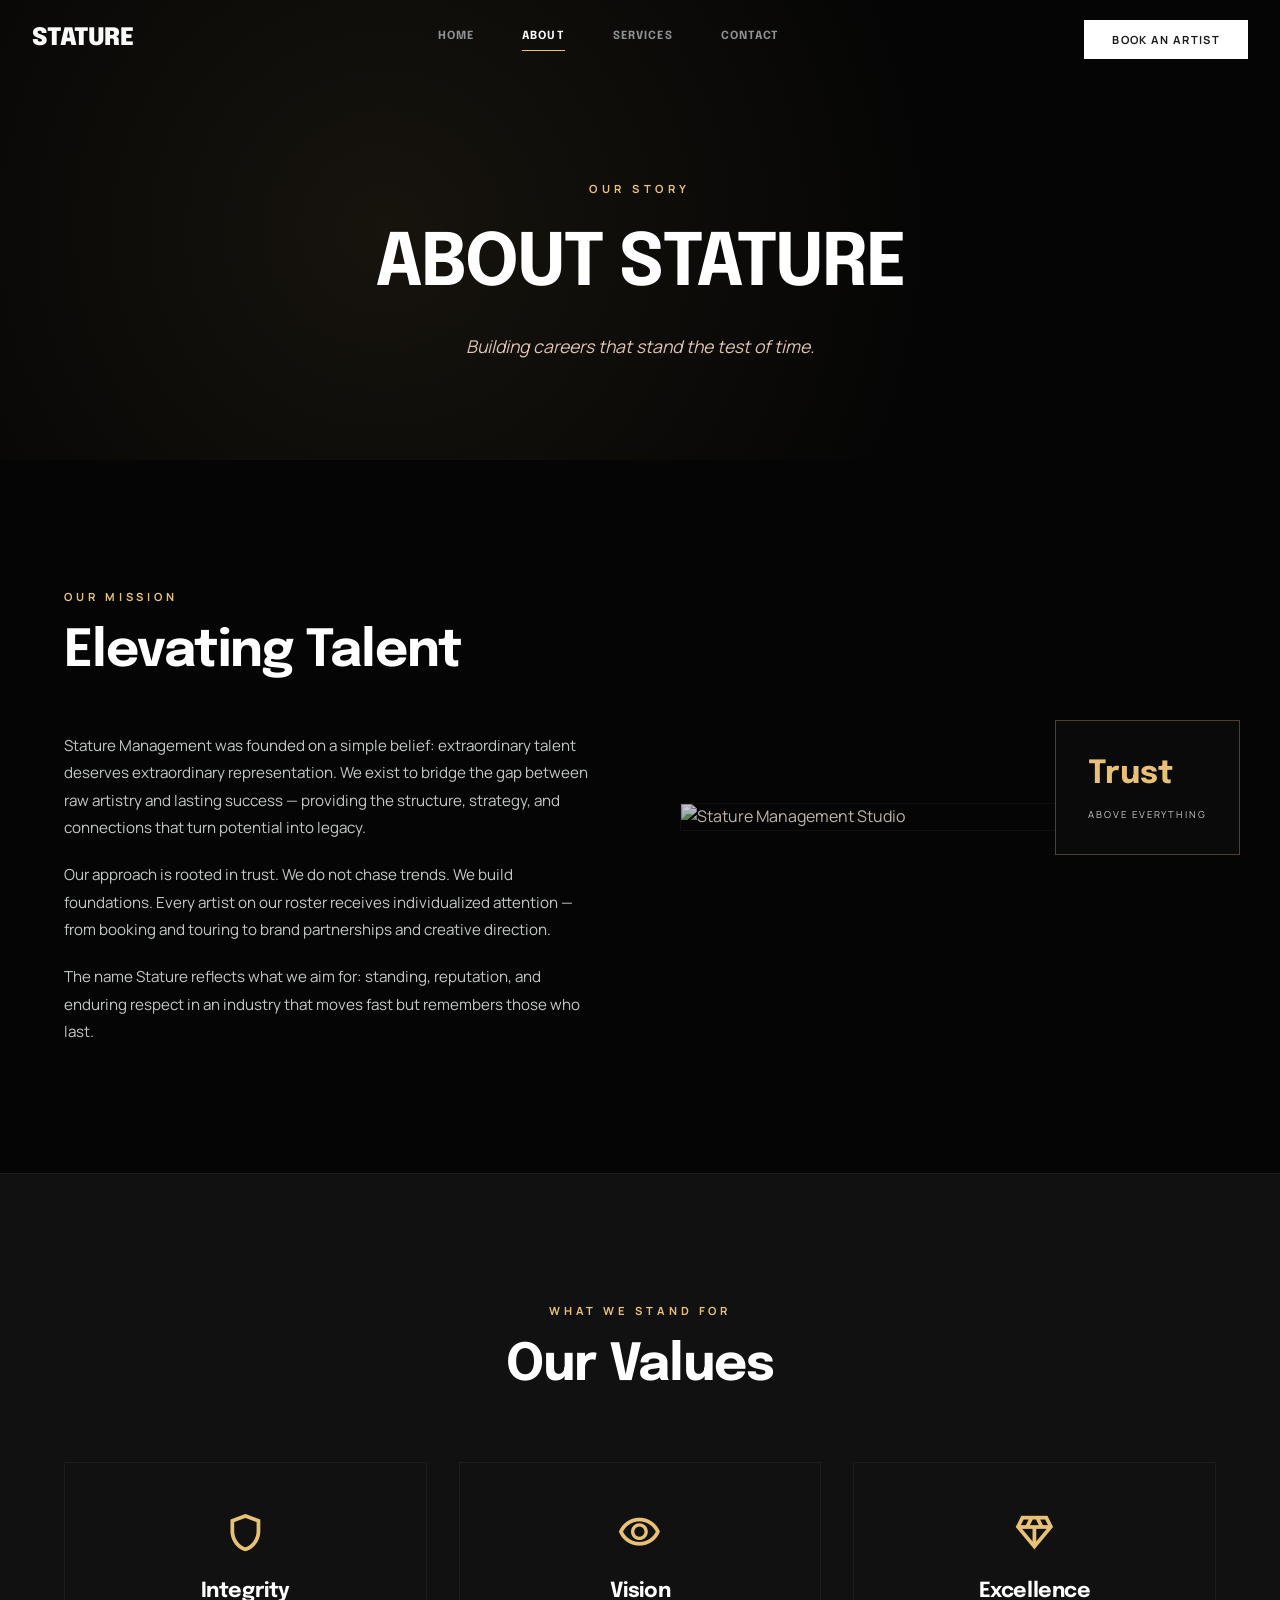
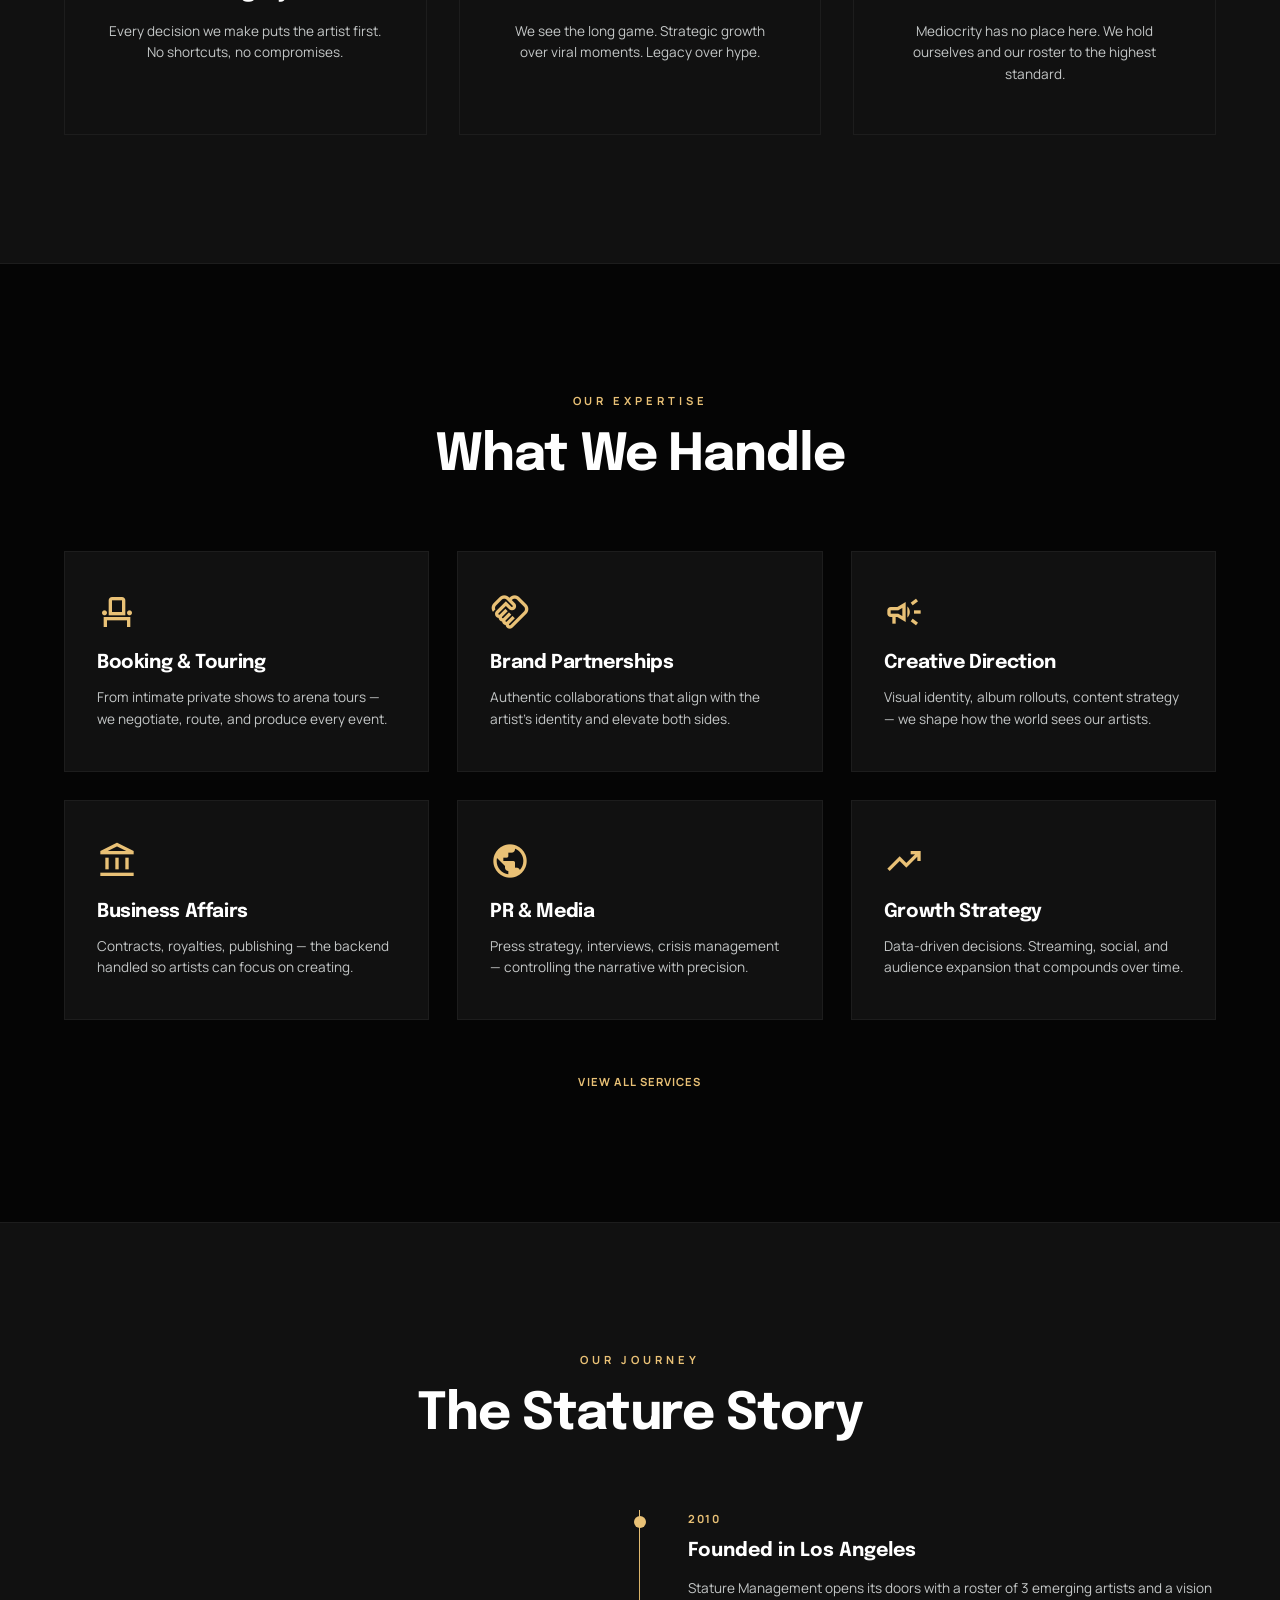
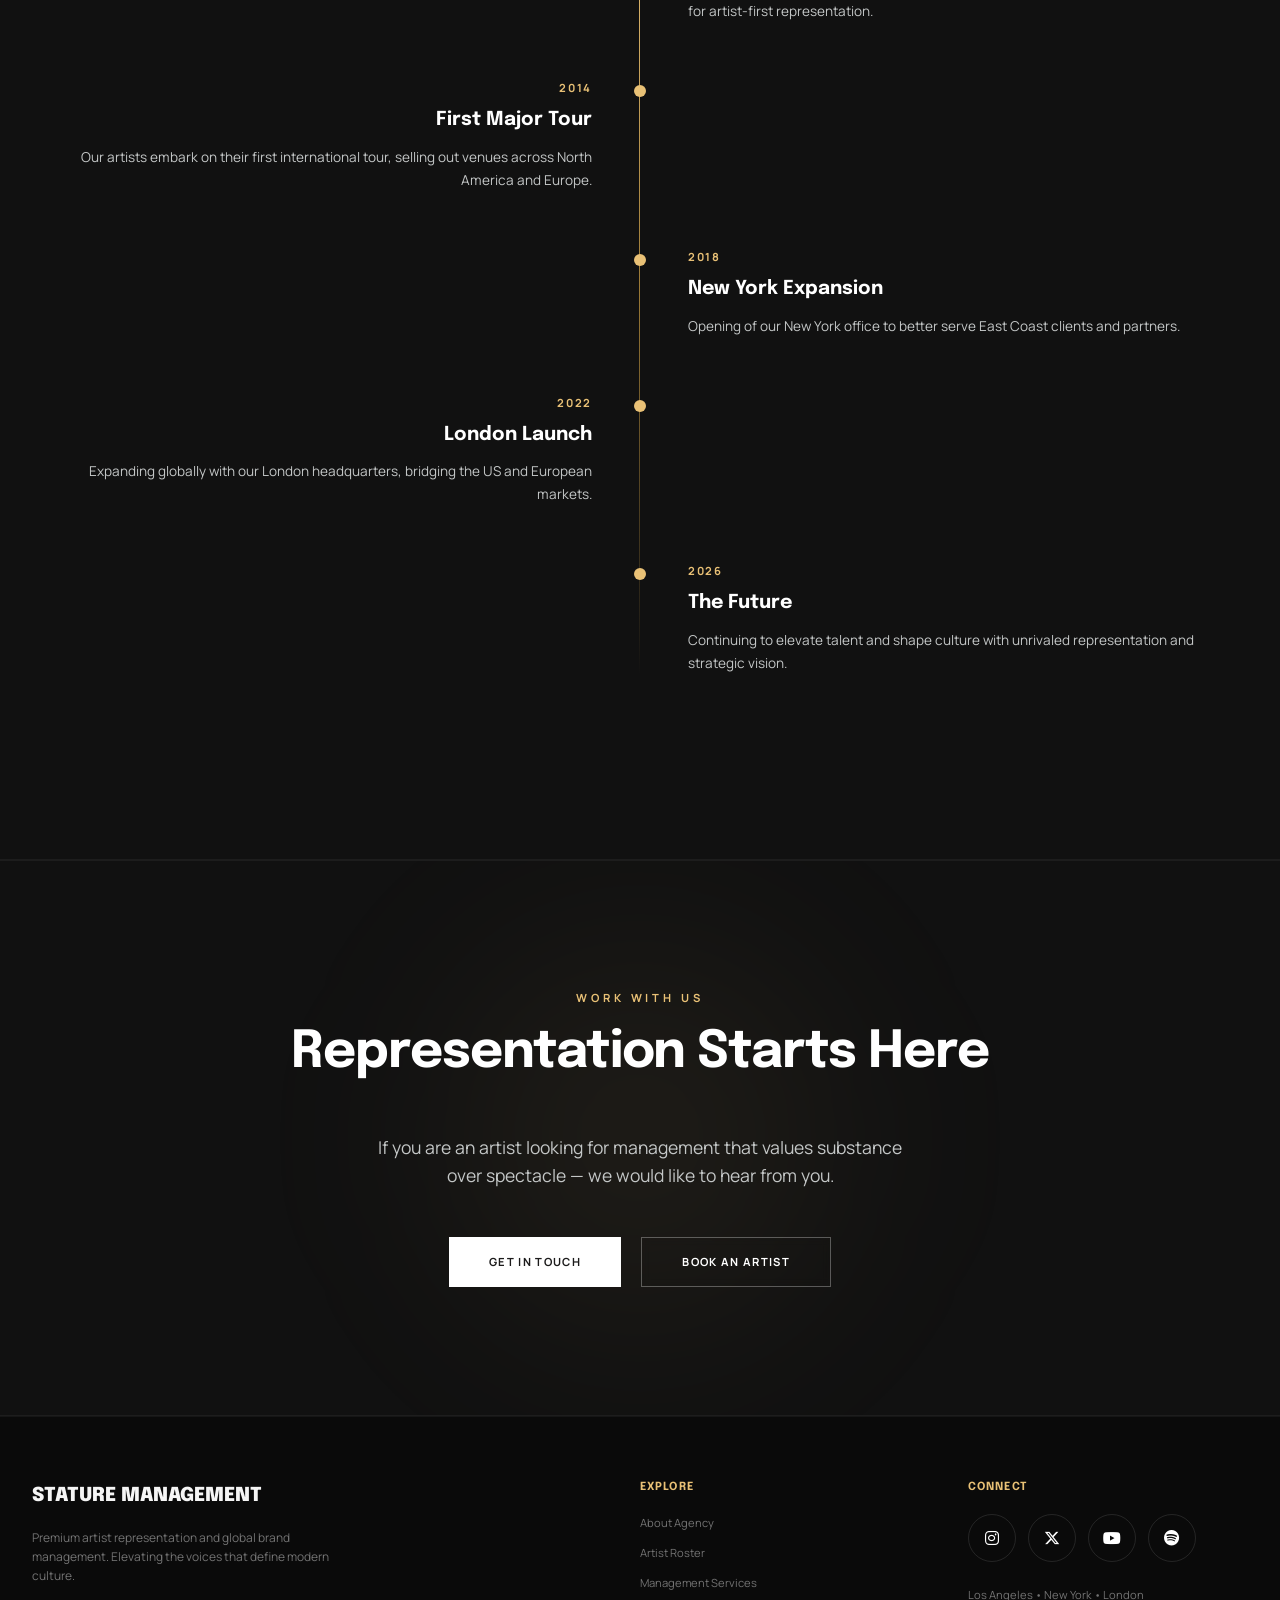
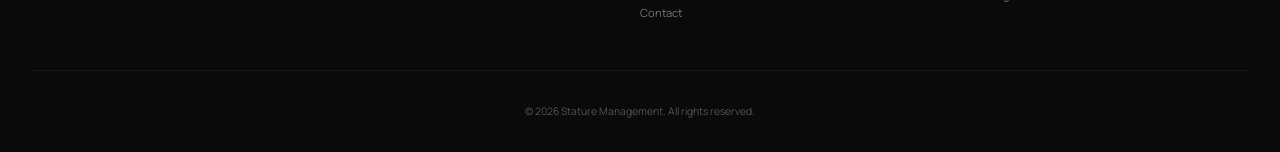
==== about.html @ 459a0c40 "first commit - Stature Management website" ====
<!DOCTYPE html>
<html lang="en">

<head>
    <meta charset="UTF-8">
    <meta name="viewport" content="width=device-width, initial-scale=1.0">
    <meta name="description"
        content="About Stature Management — Artist management, booking, and brand partnerships built on trust and excellence.">
    <title>About — Stature Management</title>

    <!-- Fonts -->
    <link rel="preconnect" href="https://fonts.googleapis.com">
    <link rel="preconnect" href="https://fonts.gstatic.com" crossorigin>
    <link
        href="https://fonts.googleapis.com/css2?family=Epilogue:wght@400;500;600;700;800;900&family=Manrope:wght@300;400;500;600;700&display=swap"
        rel="stylesheet">

    <!-- Material Symbols -->
    <link rel="stylesheet"
        href="https://fonts.googleapis.com/css2?family=Material+Symbols+Outlined:wght,FILL@100..700,0..1&display=swap">

    <!-- Font Awesome 6 -->
    <link rel="stylesheet" href="https://cdnjs.cloudflare.com/ajax/libs/font-awesome/6.5.1/css/all.min.css">

    <!-- Custom Styles -->
    <link rel="stylesheet" href="css/style.css">
</head>

<body class="font-body antialiased overflow-x-hidden">

    <!-- ============== MOBILE OVERLAY ============== -->
    <div id="mobile-overlay"></div>

    <!-- ============== MOBILE MENU ============== -->
    <div id="mobile-menu">
        <div style="display: flex; justify-content: space-between; align-items: center; margin-bottom: 48px;">
            <span
                style="font-family: 'Epilogue', sans-serif; font-size: 1.2rem; font-weight: 900; text-transform: uppercase; color: #fafafa;">Menu</span>
            <button id="close-menu-btn"
                style="background: none; border: none; color: #8e9192; cursor: pointer; padding: 4px;">
                <span class="material-symbols-outlined" style="font-size: 1.8rem;">close</span>
            </button>
        </div>
        <nav style="display: flex; flex-direction: column; gap: 8px;">
            <a href="index.html" class="mobile-nav-link">Home</a>
            <a href="about.html" class="mobile-nav-link active">About</a>
            <a href="services.html" class="mobile-nav-link">Services</a>
            <a href="contact.html" class="mobile-nav-link">Contact</a>
        </nav>
        <div style="margin-top: auto; padding-top: 32px; border-top: 1px solid rgba(255,255,255,0.08);">
            <button onclick="bookArtist('')" class="nav-cta" style="width: 100%; text-align: center;">Book an
                Artist</button>
        </div>
    </div>

    <!-- ============== NAVBAR ============== -->
    <header id="navbar">
        <div class="nav-container">
            <a href="index.html" class="logo">Stature</a>
            <nav class="desktop-nav">
                <a href="index.html" class="nav-link">Home</a>
                <a href="about.html" class="nav-link active">About</a>
                <a href="services.html" class="nav-link">Services</a>
                <a href="contact.html" class="nav-link">Contact</a>
            </nav>
            <div class="nav-cta-wrapper">
                <button onclick="bookArtist('')" class="nav-cta">Book an Artist</button>
            </div>
            <button id="hamburger-btn" class="hamburger-btn">
                <span class="material-symbols-outlined">menu</span>
            </button>
        </div>
    </header>

    <style>
        #navbar {
            position: fixed;
            top: 0;
            left: 0;
            right: 0;
            z-index: 1000;
            transition: all 0.4s cubic-bezier(0.4, 0, 0.2, 1);
            border-bottom: 1px solid transparent;
        }

        #navbar.scrolled {
            background: rgba(5, 5, 5, 0.95);
            backdrop-filter: blur(12px);
            border-bottom-color: rgba(233, 193, 118, 0.15);
        }

        .nav-container {
            display: flex;
            justify-content: space-between;
            align-items: center;
            max-width: 1600px;
            margin: 0 auto;
            padding: 20px 32px;
        }

        .logo {
            font-family: 'Epilogue', sans-serif;
            font-size: 1.5rem;
            font-weight: 900;
            text-transform: uppercase;
            color: #fafafa;
            letter-spacing: -0.03em;
            text-decoration: none;
        }

        .desktop-nav {
            display: none;
            align-items: center;
            gap: 48px;
        }

        .nav-link {
            font-family: 'Epilogue', sans-serif;
            text-transform: uppercase;
            letter-spacing: 0.1em;
            font-size: 0.7rem;
            font-weight: 700;
            color: #8e9192;
            transition: color 0.3s ease;
            text-decoration: none;
            padding-bottom: 4px;
            border-bottom: 1px solid transparent;
        }

        .nav-link:hover {
            color: #ffdea5;
        }

        .nav-link.active {
            color: #fafafa;
            border-bottom-color: #e9c176;
        }

        .nav-cta-wrapper {
            display: none;
        }

        .nav-cta {
            background: #ffffff;
            color: #1c1b1b;
            padding: 12px 28px;
            font-family: 'Manrope', sans-serif;
            text-transform: uppercase;
            letter-spacing: 0.12em;
            font-size: 0.7rem;
            font-weight: 700;
            transition: all 0.2s ease;
            cursor: pointer;
            border: none;
        }

        .nav-cta:hover {
            background: #e9c176;
            transform: scale(0.98);
        }

        .hamburger-btn {
            background: none;
            border: none;
            color: #fafafa;
            cursor: pointer;
            padding: 8px;
        }

        .hamburger-btn .material-symbols-outlined {
            font-size: 2rem;
        }

        @media (min-width: 1024px) {
            .desktop-nav {
                display: flex;
            }

            .nav-cta-wrapper {
                display: block;
            }

            .hamburger-btn {
                display: none;
            }
        }
    </style>

    <main>
        <!-- ============== PAGE HERO ============== -->
        <section class="page-hero">
            <div class="page-hero-bg"></div>
            <div class="page-hero-content">
                <span class="hero-label">Our Story</span>
                <h1 class="page-hero-title">About Stature</h1>
                <p class="page-hero-subtitle">Building careers that stand the test of time.</p>
            </div>
        </section>

        <style>
            .page-hero {
                position: relative;
                padding: 180px 24px 100px;
                text-align: center;
                overflow: hidden;
            }

            .page-hero-bg {
                position: absolute;
                inset: 0;
                background: radial-gradient(circle at 30% 50%, rgba(233, 193, 118, 0.08) 0%, transparent 60%);
                z-index: 0;
            }

            .page-hero-content {
                position: relative;
                z-index: 2;
                max-width: 800px;
                margin: 0 auto;
            }

            .page-hero-title {
                font-family: 'Epilogue', sans-serif;
                font-size: clamp(2.5rem, 6vw, 4.5rem);
                font-weight: 700;
                color: #fff;
                text-transform: uppercase;
                letter-spacing: -0.03em;
                margin-bottom: 24px;
            }

            .page-hero-subtitle {
                font-size: 1.1rem;
                color: #dec1af;
                font-style: italic;
                max-width: 560px;
                margin: 0 auto;
                line-height: 1.6;
            }
        </style>

        <!-- ============== MISSION SECTION ============== -->
        <section class="section reveal">
            <div class="mission-grid">
                <div class="mission-content">
                    <span class="section-label">Our Mission</span>
                    <h2 class="section-headline">Elevating Talent</h2>
                    <div class="mission-text">
                        <p>Stature Management was founded on a simple belief: extraordinary talent deserves
                            extraordinary representation. We exist to bridge the gap between raw artistry and lasting
                            success — providing the structure, strategy, and connections that turn potential into
                            legacy.</p>
                        <p>Our approach is rooted in trust. We do not chase trends. We build foundations. Every artist
                            on our roster receives individualized attention — from booking and touring to brand
                            partnerships and creative direction.</p>
                        <p>The name Stature reflects what we aim for: standing, reputation, and enduring respect in an
                            industry that moves fast but remembers those who last.</p>
                    </div>
                </div>
                <div class="mission-image">
                    <img src="https://images.unsplash.com/photo-1516450360452-9312f5e86fc7?q=80&w=2070&auto=format&fit=crop"
                        alt="Stature Management Studio" />
                    <div class="mission-badge">
                        <span class="badge-word">Trust</span>
                        <span class="badge-sub">Above everything</span>
                    </div>
                </div>
            </div>
        </section>

        <style>
            .mission-grid {
                display: grid;
                grid-template-columns: 1fr 1fr;
                gap: 80px;
                align-items: center;
            }

            .mission-text {
                display: flex;
                flex-direction: column;
                gap: 20px;
            }

            .mission-text p {
                font-size: 0.95rem;
                color: #c4c7c7;
                line-height: 1.8;
            }

            .mission-image {
                position: relative;
            }

            .mission-image img {
                width: 100%;
                height: auto;
                object-fit: cover;
                filter: grayscale(30%) brightness(0.8);
                border: 1px solid rgba(255, 255, 255, 0.05);
            }

            .mission-badge {
                position: absolute;
                bottom: -24px;
                right: -24px;
                background: #0a0a0a;
                border: 1px solid rgba(233, 193, 118, 0.3);
                padding: 28px 32px;
            }

            .badge-word {
                font-family: 'Epilogue', sans-serif;
                font-size: 2rem;
                font-weight: 700;
                color: #e9c176;
                display: block;
            }

            .badge-sub {
                font-size: 0.6rem;
                text-transform: uppercase;
                letter-spacing: 0.2em;
                color: #c4c7c7;
            }

            @media (max-width: 1024px) {
                .mission-grid {
                    grid-template-columns: 1fr;
                    gap: 48px;
                }

                .mission-image {
                    order: -1;
                }
            }

            @media (max-width: 768px) {
                .mission-badge {
                    bottom: -12px;
                    right: -12px;
                    padding: 16px 20px;
                }

                .badge-word {
                    font-size: 1.3rem;
                }
            }
        </style>

        <!-- ============== VALUES SECTION ============== -->
        <section class="section section-dark reveal">
            <div class="values-header">
                <span class="section-label">What We Stand For</span>
                <h2 class="section-headline">Our Values</h2>
            </div>
            <div class="values-grid">
                <div class="value-card">
                    <span class="material-symbols-outlined value-icon">shield</span>
                    <h3 class="value-title">Integrity</h3>
                    <p class="value-desc">Every decision we make puts the artist first. No shortcuts, no compromises.
                    </p>
                </div>
                <div class="value-card">
                    <span class="material-symbols-outlined value-icon">visibility</span>
                    <h3 class="value-title">Vision</h3>
                    <p class="value-desc">We see the long game. Strategic growth over viral moments. Legacy over hype.
                    </p>
                </div>
                <div class="value-card">
                    <span class="material-symbols-outlined value-icon">diamond</span>
                    <h3 class="value-title">Excellence</h3>
                    <p class="value-desc">Mediocrity has no place here. We hold ourselves and our roster to the highest
                        standard.</p>
                </div>
            </div>
        </section>

        <style>
            .values-header {
                text-align: center;
                margin-bottom: 64px;
            }

            .values-grid {
                display: grid;
                grid-template-columns: repeat(auto-fit, minmax(280px, 1fr));
                gap: 32px;
            }

            .value-card {
                background: #111111;
                border: 1px solid rgba(255, 255, 255, 0.05);
                padding: 48px 40px;
                text-align: center;
                transition: all 0.4s ease;
            }

            .value-card:hover {
                border-color: rgba(233, 193, 118, 0.3);
                transform: translateY(-6px);
            }

            .value-icon {
                font-size: 2.8rem;
                color: #e9c176;
                margin-bottom: 24px;
                display: block;
            }

            .value-title {
                font-family: 'Epilogue', sans-serif;
                font-size: 1.3rem;
                font-weight: 700;
                color: #fff;
                margin-bottom: 16px;
            }

            .value-desc {
                font-size: 0.85rem;
                color: #c4c7c7;
                line-height: 1.6;
            }

            @media (max-width: 768px) {
                .value-card {
                    padding: 32px 28px;
                }
            }
        </style>

        <!-- ============== EXPERTISE SECTION ============== -->
        <section class="section reveal">
            <div class="expertise-header">
                <span class="section-label">Our Expertise</span>
                <h2 class="section-headline">What We Handle</h2>
            </div>
            <div class="expertise-grid">
                <div class="expertise-card">
                    <span class="material-symbols-outlined expertise-icon">event_seat</span>
                    <h3 class="expertise-title">Booking & Touring</h3>
                    <p class="expertise-desc">From intimate private shows to arena tours — we negotiate, route, and
                        produce every event.</p>
                </div>
                <div class="expertise-card">
                    <span class="material-symbols-outlined expertise-icon">handshake</span>
                    <h3 class="expertise-title">Brand Partnerships</h3>
                    <p class="expertise-desc">Authentic collaborations that align with the artist's identity and elevate
                        both sides.</p>
                </div>
                <div class="expertise-card">
                    <span class="material-symbols-outlined expertise-icon">campaign</span>
                    <h3 class="expertise-title">Creative Direction</h3>
                    <p class="expertise-desc">Visual identity, album rollouts, content strategy — we shape how the world
                        sees our artists.</p>
                </div>
                <div class="expertise-card">
                    <span class="material-symbols-outlined expertise-icon">account_balance</span>
                    <h3 class="expertise-title">Business Affairs</h3>
                    <p class="expertise-desc">Contracts, royalties, publishing — the backend handled so artists can
                        focus on creating.</p>
                </div>
                <div class="expertise-card">
                    <span class="material-symbols-outlined expertise-icon">public</span>
                    <h3 class="expertise-title">PR & Media</h3>
                    <p class="expertise-desc">Press strategy, interviews, crisis management — controlling the narrative
                        with precision.</p>
                </div>
                <div class="expertise-card">
                    <span class="material-symbols-outlined expertise-icon">trending_up</span>
                    <h3 class="expertise-title">Growth Strategy</h3>
                    <p class="expertise-desc">Data-driven decisions. Streaming, social, and audience expansion that
                        compounds over time.</p>
                </div>
            </div>
            <div class="expertise-footer">
                <a href="services.html" class="link-underline">View All Services</a>
            </div>
        </section>

        <style>
            .expertise-header {
                text-align: center;
                margin-bottom: 64px;
            }

            .expertise-grid {
                display: grid;
                grid-template-columns: repeat(auto-fit, minmax(320px, 1fr));
                gap: 28px;
            }

            .expertise-card {
                background: #111111;
                border: 1px solid rgba(255, 255, 255, 0.05);
                padding: 40px 32px;
                transition: all 0.4s ease;
            }

            .expertise-card:hover {
                border-color: rgba(233, 193, 118, 0.3);
                transform: translateY(-4px);
            }

            .expertise-icon {
                font-size: 2.5rem;
                color: #e9c176;
                margin-bottom: 20px;
                display: block;
            }

            .expertise-title {
                font-family: 'Epilogue', sans-serif;
                font-size: 1.2rem;
                font-weight: 700;
                color: #fff;
                margin-bottom: 12px;
            }

            .expertise-desc {
                font-size: 0.85rem;
                color: #c4c7c7;
                line-height: 1.6;
            }

            .expertise-footer {
                text-align: center;
                margin-top: 48px;
            }
        </style>

        <!-- ============== TIMELINE SECTION ============== -->
        <section class="section section-dark reveal">
            <div class="timeline-header">
                <span class="section-label">Our Journey</span>
                <h2 class="section-headline">The Stature Story</h2>
            </div>
            <div class="timeline">
                <div class="timeline-item">
                    <div class="timeline-dot"></div>
                    <div class="timeline-year">2010</div>
                    <div class="timeline-title">Founded in Los Angeles</div>
                    <div class="timeline-desc">Stature Management opens its doors with a roster of 3 emerging artists
                        and a vision for artist-first representation.</div>
                </div>
                <div class="timeline-item">
                    <div class="timeline-dot"></div>
                    <div class="timeline-year">2014</div>
                    <div class="timeline-title">First Major Tour</div>
                    <div class="timeline-desc">Our artists embark on their first international tour, selling out venues
                        across North America and Europe.</div>
                </div>
                <div class="timeline-item">
                    <div class="timeline-dot"></div>
                    <div class="timeline-year">2018</div>
                    <div class="timeline-title">New York Expansion</div>
                    <div class="timeline-desc">Opening of our New York office to better serve East Coast clients and
                        partners.</div>
                </div>
                <div class="timeline-item">
                    <div class="timeline-dot"></div>
                    <div class="timeline-year">2022</div>
                    <div class="timeline-title">London Launch</div>
                    <div class="timeline-desc">Expanding globally with our London headquarters, bridging the US and
                        European markets.</div>
                </div>
                <div class="timeline-item">
                    <div class="timeline-dot"></div>
                    <div class="timeline-year">2026</div>
                    <div class="timeline-title">The Future</div>
                    <div class="timeline-desc">Continuing to elevate talent and shape culture with unrivaled
                        representation and strategic vision.</div>
                </div>
            </div>
        </section>

        <style>
            .timeline-header {
                text-align: center;
                margin-bottom: 64px;
            }

            .timeline {
                position: relative;
                max-width: 1200px;
                margin: 0 auto;
            }

            .timeline::before {
                content: '';
                position: absolute;
                left: 20px;
                top: 0;
                bottom: 0;
                width: 1px;
                background: linear-gradient(to bottom, #e9c176, #997835, transparent);
            }

            .timeline-item {
                position: relative;
                padding-left: 56px;
                margin-bottom: 56px;
            }

            .timeline-dot {
                position: absolute;
                left: 12px;
                top: 6px;
                width: 12px;
                height: 12px;
                background: #e9c176;
                border-radius: 50%;
                z-index: 5;
            }

            .timeline-year {
                font-family: 'Manrope', sans-serif;
                font-size: 0.7rem;
                text-transform: uppercase;
                letter-spacing: 0.15em;
                color: #e9c176;
                margin-bottom: 8px;
                font-weight: 700;
            }

            .timeline-title {
                font-family: 'Epilogue', sans-serif;
                font-size: 1.2rem;
                font-weight: 700;
                color: #fff;
                margin-bottom: 10px;
            }

            .timeline-desc {
                font-size: 0.85rem;
                color: #c4c7c7;
                line-height: 1.7;
            }

            @media (min-width: 768px) {
                .timeline::before {
                    left: 50%;
                    transform: translateX(-1px);
                }

                .timeline-item {
                    padding-left: 0;
                    width: 50%;
                }

                .timeline-item:nth-child(odd) {
                    margin-left: 50%;
                    padding-left: 48px;
                }

                .timeline-item:nth-child(even) {
                    padding-right: 48px;
                    text-align: right;
                }

                .timeline-item:nth-child(even) .timeline-dot {
                    left: auto;
                    right: -6px;
                }

                .timeline-item:nth-child(odd) .timeline-dot {
                    left: -6px;
                }

                .timeline-item:nth-child(even) .timeline-year {
                    text-align: right;
                }
            }
        </style>

        <!-- ============== CONTACT CTA ============== -->
        <section class="section section-dark reveal contact-cta">
            <div class="gradient-blob"></div>
            <div class="contact-cta-content">
                <span class="section-label">Work With Us</span>
                <h2 class="section-headline">Representation Starts Here</h2>
                <p class="contact-cta-text">
                    If you are an artist looking for management that values substance over spectacle — we would like to
                    hear from you.
                </p>
                <div class="contact-cta-buttons">
                    <a href="contact.html" class="btn-primary">Get In Touch</a>
                    <button onclick="bookArtist('')" class="btn-outline">Book an Artist</button>
                </div>
            </div>
        </section>

        <style>
            .contact-cta {
                text-align: center;
                position: relative;
                overflow: hidden;
            }

            .gradient-blob {
                position: absolute;
                width: 600px;
                height: 600px;
                background: radial-gradient(circle, rgba(233, 193, 118, 0.08) 0%, transparent 70%);
                border-radius: 50%;
                filter: blur(80px);
                top: 50%;
                left: 50%;
                transform: translate(-50%, -50%);
                pointer-events: none;
                z-index: 0;
            }

            .contact-cta-content {
                position: relative;
                z-index: 2;
            }

            .contact-cta-text {
                font-size: 1.1rem;
                color: #c4c7c7;
                max-width: 560px;
                margin: 0 auto 48px;
                line-height: 1.6;
            }

            .contact-cta-buttons {
                display: flex;
                flex-wrap: wrap;
                justify-content: center;
                gap: 20px;
            }
        </style>
    </main>

    <!-- ============== FOOTER ============== -->
    <footer class="site-footer">
        <div class="footer-container">
            <div class="footer-brand">
                <span class="footer-logo">Stature Management</span>
                <p class="footer-description">Premium artist representation and global brand management. Elevating the
                    voices that define modern culture.</p>
            </div>
            <div class="footer-links-col">
                <h4 class="footer-heading">Explore</h4>
                <div class="footer-links">
                    <a href="about.html">About Agency</a>
                    <a href="index.html#roster">Artist Roster</a>
                    <a href="services.html">Management Services</a>
                    <a href="contact.html">Contact</a>
                </div>
            </div>
            <div class="footer-links-col">
                <h4 class="footer-heading">Connect</h4>
                <div class="footer-social">
                    <a href="#" class="social-circle instagram"><i class="fa-brands fa-instagram"></i></a>
                    <a href="#" class="social-circle twitter"><i class="fa-brands fa-x-twitter"></i></a>
                    <a href="#" class="social-circle youtube"><i class="fa-brands fa-youtube"></i></a>
                    <a href="#" class="social-circle spotify"><i class="fa-brands fa-spotify"></i></a>
                </div>
                <p class="footer-locations">Los Angeles • New York • London</p>
            </div>
        </div>
        <div class="footer-bottom">
            <p>&copy; 2026 Stature Management. All rights reserved.</p>
        </div>
    </footer>

    <style>
        .site-footer {
            background: #0a0a0a;
            border-top: 1px solid rgba(255, 255, 255, 0.05);
            padding: 64px 32px 32px;
        }

        .footer-container {
            display: flex;
            flex-wrap: wrap;
            justify-content: space-between;
            max-width: 1600px;
            margin: 0 auto;
            gap: 48px;
        }

        .footer-brand {
            flex: 2;
            min-width: 250px;
        }

        .footer-logo {
            font-family: 'Epilogue', sans-serif;
            font-size: 1.2rem;
            font-weight: 900;
            text-transform: uppercase;
            color: #f5f5f5;
            display: block;
            margin-bottom: 16px;
        }

        .footer-description {
            font-size: 0.75rem;
            color: #737373;
            max-width: 300px;
            line-height: 1.6;
        }

        .footer-links-col {
            flex: 1;
            min-width: 150px;
        }

        .footer-heading {
            font-family: 'Epilogue', sans-serif;
            font-size: 0.7rem;
            font-weight: 700;
            text-transform: uppercase;
            letter-spacing: 0.1em;
            color: #e9c176;
            margin-bottom: 20px;
        }

        .footer-links {
            display: flex;
            flex-direction: column;
            gap: 12px;
        }

        .footer-links a {
            font-size: 0.7rem;
            color: #737373;
            text-decoration: none;
            transition: color 0.3s ease;
        }

        .footer-links a:hover {
            color: #e9c176;
        }

        .footer-social {
            display: flex;
            gap: 12px;
            margin-bottom: 24px;
        }

        .footer-locations {
            font-size: 0.7rem;
            color: #737373;
        }

        .footer-bottom {
            max-width: 1600px;
            margin: 48px auto 0;
            padding-top: 32px;
            border-top: 1px solid rgba(255, 255, 255, 0.05);
            text-align: center;
        }

        .footer-bottom p {
            font-size: 0.65rem;
            color: #525252;
        }

        @media (max-width: 768px) {
            .site-footer {
                padding: 48px 24px 32px;
            }

            .footer-container {
                flex-direction: column;
                gap: 32px;
            }
        }
    </style>

    <!-- ============== SCRIPTS ============== -->
    <script src="js/main.js"></script>

    <script>
        document.addEventListener('DOMContentLoaded', function () {
            // Navbar scroll effect
            const navbar = document.getElementById('navbar');
            window.addEventListener('scroll', function () {
                if (window.scrollY > 50) {
                    navbar.classList.add('scrolled');
                } else {
                    navbar.classList.remove('scrolled');
                }
            });

            // Mobile menu functionality
            const hamburgerBtn = document.getElementById('hamburger-btn');
            const closeMenuBtn = document.getElementById('close-menu-btn');
            const mobileMenu = document.getElementById('mobile-menu');
            const mobileOverlay = document.getElementById('mobile-overlay');

            function openMobileMenu() {
                mobileMenu.classList.add('open');
                mobileOverlay.classList.add('active');
                document.body.style.overflow = 'hidden';
            }

            function closeMobileMenu() {
                mobileMenu.classList.remove('open');
                mobileOverlay.classList.remove('active');
                document.body.style.overflow = '';
            }

            if (hamburgerBtn) hamburgerBtn.addEventListener('click', openMobileMenu);
            if (closeMenuBtn) closeMenuBtn.addEventListener('click', closeMobileMenu);
            if (mobileOverlay) mobileOverlay.addEventListener('click', closeMobileMenu);

            // Close mobile menu when clicking a link
            const mobileLinks = document.querySelectorAll('.mobile-nav-link');
            mobileLinks.forEach(link => link.addEventListener('click', closeMobileMenu));

            // Reveal animations
            const reveals = document.querySelectorAll('.reveal');
            const revealObserver = new IntersectionObserver((entries) => {
                entries.forEach(entry => {
                    if (entry.isIntersecting) {
                        entry.target.classList.add('visible');
                    }
                });
            }, { threshold: 0.1 });

            reveals.forEach(reveal => revealObserver.observe(reveal));
        });
    </script>
</body>

</html>
---- css/style.css ----
/* =============================================
   STATURE MANAGEMENT — Premium Dark Luxury
   Clean Design System
   ============================================= */

:root {
    /* Colors */
    --color-black: #050505;
    --color-bg: #0a0a0a;
    --color-bg-alt: #111111;
    --color-surface: #111111;
    --color-surface-hover: #1a1a1a;
    --color-border: rgba(255, 255, 255, 0.05);
    --color-border-light: rgba(255, 255, 255, 0.08);
    --color-border-medium: rgba(64, 64, 64, 0.5);
    --color-gold: #e9c176;
    --color-gold-light: #ffdea5;
    --color-gold-dim: #997835;
    --color-cream: #f0e0ca;
    --color-cream-light: #fafafa;
    --color-muted: #c4c7c7;
    --color-muted-dim: #8e9192;
    --color-error: #ffb4ab;
    --color-error-bg: rgba(147, 0, 10, 0.2);

    /* Typography */
    --font-headline: 'Epilogue', sans-serif;
    --font-body: 'Manrope', sans-serif;

    /* Spacing */
    --section-gap: 128px;
    --margin-edge: 64px;
    --gutter: 32px;

    /* Transitions */
    --transition-fast: 0.2s ease;
    --transition-smooth: 0.4s cubic-bezier(0.4, 0, 0.2, 1);
    --transition-slow: 0.7s cubic-bezier(0.22, 1, 0.36, 1);
}

/* --- Reset & Base --- */
*,
*::before,
*::after {
    margin: 0;
    padding: 0;
    box-sizing: border-box;
}

html {
    scroll-behavior: smooth;
    -webkit-font-smoothing: antialiased;
    -moz-osx-font-smoothing: grayscale;
}

body {
    background-color: var(--color-black);
    color: var(--color-cream);
    font-family: var(--font-body);
    font-size: 16px;
    line-height: 1.6;
    overflow-x: hidden;
}

/* --- Custom Scrollbar --- */
::-webkit-scrollbar {
    width: 8px;
}

::-webkit-scrollbar-track {
    background: var(--color-black);
}

::-webkit-scrollbar-thumb {
    background: #333;
    border-radius: 4px;
}

::-webkit-scrollbar-thumb:hover {
    background: var(--color-gold-dim);
}

/* --- Typography --- */
h1, h2, h3, h4, h5, h6 {
    font-family: var(--font-headline);
    font-weight: 600;
    line-height: 1.2;
    letter-spacing: -0.02em;
}

a {
    color: inherit;
    text-decoration: none;
    transition: color var(--transition-smooth);
}

img {
    max-width: 100%;
    height: auto;
    display: block;
}

/* --- Selection --- */
::selection {
    background: var(--color-gold);
    color: var(--color-black);
}

/* --- Material Symbols Base --- */
.material-symbols-outlined {
    font-variation-settings: 'FILL' 0, 'wght' 400, 'GRAD' 0, 'opsz' 24;
    display: inline-flex;
    align-items: center;
    justify-content: center;
    vertical-align: middle;
}

/* =============================================
   GLOBAL UTILITIES
   ============================================= */
.text-gold { color: var(--color-gold); }
.text-gold-light { color: var(--color-gold-light); }
.text-cream { color: var(--color-cream); }
.text-muted { color: var(--color-muted); }
.text-white { color: #ffffff; }

.bg-black { background: var(--color-black); }
.bg-surface { background: var(--color-surface); }
.bg-bg { background: var(--color-bg); }

.section-gap {
    padding-top: var(--section-gap);
    padding-bottom: var(--section-gap);
}

.month-divider {
    height: 1px;
    background: linear-gradient(to right, transparent, rgba(233, 193, 118, 0.3), transparent);
    margin: 48px 0 32px;
}

.gradient-blob {
    position: absolute;
    width: 600px;
    height: 600px;
    background: radial-gradient(circle, rgba(233, 193, 118, 0.08) 0%, transparent 70%);
    border-radius: 50%;
    filter: blur(80px);
    pointer-events: none;
    z-index: 0;
}

/* =============================================
   NAVBAR
   ============================================= */
#navbar {
    position: fixed;
    top: 0;
    left: 0;
    right: 0;
    z-index: 1000;
    transition: all var(--transition-smooth);
    border-bottom: 1px solid transparent;
}

#navbar.scrolled {
    background: rgba(5, 5, 5, 0.92);
    backdrop-filter: blur(12px);
    -webkit-backdrop-filter: blur(12px);
    border-bottom-color: rgba(255, 255, 255, 0.06);
}

.nav-container {
    display: flex;
    justify-content: space-between;
    align-items: center;
    max-width: 1600px;
    margin: 0 auto;
    padding: 20px 32px;
}

.logo {
    font-family: var(--font-headline);
    font-size: 1.5rem;
    font-weight: 900;
    text-transform: uppercase;
    color: #fafafa;
    letter-spacing: -0.03em;
    text-decoration: none;
    transition: opacity 0.3s;
}

.logo:hover {
    opacity: 0.85;
}

.desktop-nav {
    display: none;
    align-items: center;
    gap: 48px;
}

.nav-link {
    font-family: var(--font-headline);
    text-transform: uppercase;
    letter-spacing: 0.1em;
    font-size: 0.7rem;
    font-weight: 700;
    color: var(--color-muted-dim);
    transition: color var(--transition-smooth);
    text-decoration: none;
    padding-bottom: 4px;
    border-bottom: 1px solid transparent;
}

.nav-link:hover {
    color: var(--color-gold-light);
}

.nav-link.active {
    color: var(--color-cream-light);
    border-bottom-color: var(--color-gold);
}

.nav-cta-wrapper {
    display: none;
}

.nav-cta {
    background: #ffffff;
    color: #1c1b1b;
    padding: 12px 28px;
    font-family: var(--font-body);
    text-transform: uppercase;
    letter-spacing: 0.12em;
    font-size: 0.7rem;
    font-weight: 700;
    transition: all var(--transition-fast);
    cursor: pointer;
    border: none;
}

.nav-cta:hover {
    background: var(--color-gold);
    transform: scale(0.98);
}

.hamburger-btn {
    background: none;
    border: none;
    color: #fafafa;
    cursor: pointer;
    padding: 8px;
    display: flex;
    align-items: center;
}

.hamburger-btn .material-symbols-outlined {
    font-size: 2rem;
}

@media (min-width: 1024px) {
    .desktop-nav {
        display: flex;
    }
    .nav-cta-wrapper {
        display: block;
    }
    .hamburger-btn {
        display: none;
    }
}

/* =============================================
   MOBILE MENU
   ============================================= */
#mobile-menu {
    position: fixed;
    top: 0;
    right: 0;
    height: 100%;
    width: 300px;
    background: var(--color-bg-alt);
    z-index: 1001;
    transform: translateX(100%);
    transition: transform var(--transition-smooth);
    border-left: 1px solid var(--color-border-light);
    padding: 32px 28px;
    display: flex;
    flex-direction: column;
}

#mobile-menu.open {
    transform: translateX(0);
}

#mobile-overlay {
    position: fixed;
    inset: 0;
    background: rgba(0, 0, 0, 0.8);
    backdrop-filter: blur(4px);
    z-index: 1000;
    opacity: 0;
    pointer-events: none;
    transition: opacity var(--transition-smooth);
}

#mobile-overlay.active {
    opacity: 1;
    pointer-events: auto;
}

.mobile-menu-header {
    display: flex;
    justify-content: space-between;
    align-items: center;
    margin-bottom: 48px;
}

.mobile-menu-title {
    font-family: var(--font-headline);
    font-size: 1.2rem;
    font-weight: 900;
    text-transform: uppercase;
    color: #fafafa;
}

.mobile-menu-close {
    background: none;
    border: none;
    color: #8e9192;
    cursor: pointer;
    padding: 4px;
}

.mobile-menu-close .material-symbols-outlined {
    font-size: 1.8rem;
}

.mobile-nav {
    display: flex;
    flex-direction: column;
    gap: 8px;
}

.mobile-nav-link {
    font-family: var(--font-headline);
    text-transform: uppercase;
    letter-spacing: 0.1em;
    font-size: 0.85rem;
    font-weight: 700;
    color: var(--color-muted-dim);
    display: block;
    padding: 12px 0;
    border-bottom: 1px solid rgba(255, 255, 255, 0.05);
    text-decoration: none;
}

.mobile-nav-link:hover {
    color: var(--color-gold-light);
}

.mobile-nav-link.active {
    color: var(--color-cream-light);
}

.mobile-menu-footer {
    margin-top: auto;
    padding-top: 32px;
    border-top: 1px solid rgba(255, 255, 255, 0.08);
}

.mobile-cta {
    width: 100%;
    text-align: center;
}

/* =============================================
   HERO SECTION
   ============================================= */
.hero-section {
    position: relative;
    height: 100vh;
    width: 100%;
    display: flex;
    align-items: center;
    justify-content: center;
    overflow: hidden;
}

.hero-bg {
    position: absolute;
    inset: 0;
    z-index: 0;
}

.hero-bg img {
    width: 100%;
    height: 100%;
    object-fit: cover;
    object-position: center;
    animation: heroZoom 20s ease-in-out infinite alternate;
}

@keyframes heroZoom {
    0% { transform: scale(1); }
    100% { transform: scale(1.08); }
}

.hero-bg::after {
    content: '';
    position: absolute;
    inset: 0;
    background: linear-gradient(to top, var(--color-black) 0%, transparent 40%, rgba(0, 0, 0, 0.3) 100%);
}

.hero-content {
    position: relative;
    z-index: 10;
    text-align: center;
    padding: 0 24px;
    max-width: 1200px;
    margin: 0 auto;
}

.hero-label {
    font-family: var(--font-body);
    text-transform: uppercase;
    letter-spacing: 0.4em;
    font-size: 0.7rem;
    font-weight: 700;
    color: var(--color-gold);
    margin-bottom: 24px;
    display: block;
}

.hero-headline {
    font-family: var(--font-headline);
    font-size: clamp(3rem, 8vw, 7rem);
    font-weight: 900;
    color: #ffffff;
    text-transform: uppercase;
    letter-spacing: -0.04em;
    line-height: 0.95;
    margin-bottom: 32px;
    text-shadow: 0 4px 30px rgba(0, 0, 0, 0.3);
}

.hero-tagline {
    font-family: var(--font-body);
    font-size: 1.25rem;
    color: rgba(240, 224, 202, 0.85);
    font-style: italic;
    max-width: 600px;
    margin: 0 auto 48px;
    font-weight: 300;
}

.hero-buttons {
    display: flex;
    flex-wrap: wrap;
    justify-content: center;
    gap: 20px;
}

.scroll-indicator {
    position: absolute;
    bottom: 40px;
    left: 50%;
    transform: translateX(-50%);
    display: flex;
    flex-direction: column;
    align-items: center;
    gap: 8px;
    opacity: 0.5;
    z-index: 10;
}

.scroll-indicator span:first-child {
    font-family: var(--font-body);
    font-size: 0.6rem;
    text-transform: uppercase;
    letter-spacing: 0.2em;
}

.scroll-indicator .material-symbols-outlined {
    font-size: 1.2rem;
    animation: bounce 2s infinite;
}

@keyframes bounce {
    0%, 100% { transform: translateY(0); }
    50% { transform: translateY(8px); }
}

/* =============================================
   BUTTONS
   ============================================= */
.btn-primary {
    display: inline-flex;
    align-items: center;
    justify-content: center;
    gap: 10px;
    background: #ffffff;
    color: #1c1b1b;
    padding: 16px 40px;
    font-family: var(--font-body);
    text-transform: uppercase;
    letter-spacing: 0.12em;
    font-size: 0.7rem;
    font-weight: 700;
    transition: all var(--transition-fast);
    cursor: pointer;
    border: none;
}

.btn-primary:hover {
    background: var(--color-gold);
    transform: scale(0.98);
}

.btn-primary:active {
    transform: scale(0.96);
}

.btn-outline {
    display: inline-flex;
    align-items: center;
    justify-content: center;
    gap: 10px;
    border: 1px solid rgba(255, 255, 255, 0.3);
    color: #ffffff;
    padding: 16px 40px;
    font-family: var(--font-body);
    text-transform: uppercase;
    letter-spacing: 0.12em;
    font-size: 0.7rem;
    font-weight: 700;
    transition: all var(--transition-smooth);
    cursor: pointer;
    background: transparent;
    backdrop-filter: blur(4px);
}

.btn-outline:hover {
    border-color: var(--color-gold);
    color: var(--color-gold);
    transform: scale(0.98);
}

.btn-gold {
    display: inline-flex;
    align-items: center;
    justify-content: center;
    gap: 10px;
    background: var(--color-gold);
    color: var(--color-black);
    padding: 14px 32px;
    font-family: var(--font-body);
    text-transform: uppercase;
    letter-spacing: 0.1em;
    font-size: 0.7rem;
    font-weight: 700;
    transition: all var(--transition-fast);
    cursor: pointer;
    border: none;
}

.btn-gold:hover {
    background: #ffffff;
    transform: scale(0.98);
}

.btn-gold:active {
    transform: scale(0.96);
}

.link-underline {
    color: var(--color-gold);
    font-family: var(--font-body);
    text-transform: uppercase;
    letter-spacing: 0.1em;
    font-size: 0.7rem;
    font-weight: 700;
    border-bottom: 1px solid rgba(233, 193, 118, 0.4);
    padding-bottom: 4px;
    transition: all var(--transition-smooth);
    cursor: pointer;
    background: none;
    border: none;
}

.link-underline:hover {
    color: #ffffff;
    border-color: #ffffff;
}

/* =============================================
   SECTIONS
   ============================================= */
.section {
    padding: var(--section-gap) var(--margin-edge);
    max-width: 1600px;
    margin: 0 auto;
}

.section-dark {
    background: var(--color-bg-alt);
    border-top: 1px solid var(--color-border);
    border-bottom: 1px solid var(--color-border);
}

.section-label {
    font-family: var(--font-body);
    text-transform: uppercase;
    letter-spacing: 0.35em;
    font-size: 0.7rem;
    font-weight: 700;
    color: var(--color-gold);
    margin-bottom: 16px;
    display: block;
}

.section-headline {
    font-family: var(--font-headline);
    font-size: clamp(1.8rem, 4vw, 3.5rem);
    font-weight: 700;
    color: #ffffff;
    margin-bottom: 48px;
    letter-spacing: -0.02em;
}

/* =============================================
   ARTIST CARDS
   ============================================= */
.artist-roster-grid {
    display: grid;
    grid-template-columns: repeat(auto-fill, minmax(320px, 1fr));
    gap: var(--gutter);
}

.artist-card {
    position: relative;
    background: var(--color-surface);
    border: 1px solid var(--color-border);
    overflow: hidden;
    transition: all var(--transition-smooth);
    cursor: pointer;
    display: block;
}

.artist-card:hover {
    border-color: rgba(233, 193, 118, 0.4);
    transform: translateY(-6px);
}

.artist-card-image {
    width: 100%;
    aspect-ratio: 4 / 5;
    overflow: hidden;
    position: relative;
}

.artist-card-image::after {
    content: '';
    position: absolute;
    inset: 0;
    background: linear-gradient(to top, rgba(0, 0, 0, 0.8) 0%, rgba(0, 0, 0, 0.2) 50%, transparent 100%);
    z-index: 1;
    opacity: 0.7;
    transition: opacity var(--transition-smooth);
}

.artist-card:hover .artist-card-image::after {
    opacity: 0.5;
}

.artist-card-image img {
    width: 100%;
    height: 100%;
    object-fit: cover;
    filter: grayscale(40%) brightness(0.85);
    transition: all var(--transition-slow);
}

.artist-card:hover .artist-card-image img {
    filter: grayscale(0%) brightness(1);
    transform: scale(1.05);
}

.artist-card-body {
    position: absolute;
    bottom: 0;
    left: 0;
    right: 0;
    padding: 28px;
    z-index: 2;
    transform: translateY(0);
    transition: transform var(--transition-smooth);
}

.artist-card:hover .artist-card-body {
    transform: translateY(-4px);
}

.artist-card-name {
    font-family: var(--font-headline);
    font-size: 1.5rem;
    font-weight: 700;
    color: #ffffff;
    margin-bottom: 6px;
    letter-spacing: -0.02em;
}

.artist-card-genre {
    font-family: var(--font-body);
    font-size: 0.65rem;
    text-transform: uppercase;
    letter-spacing: 0.2em;
    color: var(--color-gold);
}

/* =============================================
   SERVICE CARDS
   ============================================= */
.service-card {
    background: var(--color-surface);
    border: 1px solid var(--color-border);
    padding: 48px 40px;
    transition: all var(--transition-smooth);
    display: flex;
    flex-direction: column;
    position: relative;
    overflow: hidden;
}

.service-card::before {
    content: '';
    position: absolute;
    top: 0;
    left: 0;
    right: 0;
    height: 2px;
    background: linear-gradient(90deg, transparent, var(--color-gold), transparent);
    transform: translateX(-100%);
    transition: transform var(--transition-smooth);
}

.service-card:hover::before {
    transform: translateX(0);
}

.service-card:hover {
    border-color: rgba(233, 193, 118, 0.4);
    transform: translateY(-4px);
}

.service-card-icon {
    font-size: 3rem;
    color: var(--color-gold);
    margin-bottom: 24px;
    transition: transform var(--transition-smooth);
}

.service-card:hover .service-card-icon {
    transform: scale(1.1);
}

.service-card-title {
    font-family: var(--font-headline);
    font-size: 1.3rem;
    font-weight: 700;
    color: #ffffff;
    margin-bottom: 16px;
}

.service-card-desc {
    font-size: 0.85rem;
    color: var(--color-muted);
    margin-bottom: 28px;
    line-height: 1.7;
}

.service-card-list {
    list-style: none;
    text-align: left;
    width: 100%;
    margin-bottom: 32px;
}

.service-card-list li {
    font-size: 0.75rem;
    color: var(--color-muted);
    padding: 8px 0;
    display: flex;
    align-items: center;
    gap: 10px;
    border-bottom: 1px solid rgba(255, 255, 255, 0.03);
}

.service-card-list li:last-child {
    border-bottom: none;
}

.service-card-list .check-icon {
    color: var(--color-gold);
    font-size: 1rem;
    flex-shrink: 0;
}

/* =============================================
   TOUR ROWS
   ============================================= */
.tour-row {
    display: flex;
    align-items: center;
    justify-content: space-between;
    padding: 24px 20px;
    border-bottom: 1px solid rgba(255, 255, 255, 0.05);
    transition: all var(--transition-fast);
    cursor: pointer;
}

.tour-row:hover {
    background: var(--color-surface-hover);
    padding-left: 28px;
}

.tour-date-block {
    display: flex;
    flex-direction: column;
    align-items: center;
    min-width: 70px;
}

.tour-date-day {
    font-family: var(--font-headline);
    font-size: 1.6rem;
    font-weight: 700;
    color: #ffffff;
    transition: color var(--transition-smooth);
    line-height: 1;
}

.tour-row:hover .tour-date-day {
    color: var(--color-gold);
}

.tour-date-month {
    font-family: var(--font-body);
    font-size: 0.6rem;
    text-transform: uppercase;
    letter-spacing: 0.15em;
    color: var(--color-muted);
}

.tour-venue-name {
    font-family: var(--font-headline);
    font-size: 1.1rem;
    font-weight: 600;
    color: #ffffff;
    transition: color var(--transition-smooth);
}

.tour-row:hover .tour-venue-name {
    color: var(--color-gold);
}

.tour-city {
    font-size: 0.8rem;
    color: var(--color-muted);
}

.tour-badge {
    font-family: var(--font-body);
    font-size: 0.6rem;
    text-transform: uppercase;
    letter-spacing: 0.1em;
    padding: 6px 16px;
    border-radius: 999px;
    font-weight: 700;
}

.tour-badge-available {
    background: var(--color-gold);
    color: #5d4201;
}

.tour-badge-sold {
    background: var(--color-error-bg);
    color: var(--color-error);
}

/* =============================================
   CONTACT FORM
   ============================================= */
.form-input,
.form-select,
.form-textarea {
    width: 100%;
    background: rgba(255, 255, 255, 0.03);
    border: 1px solid var(--color-border-medium);
    padding: 14px 18px;
    color: #ffffff;
    font-family: var(--font-body);
    font-size: 0.85rem;
    transition: all var(--transition-smooth);
    outline: none;
}

.form-input:focus,
.form-select:focus,
.form-textarea:focus {
    border-color: var(--color-gold);
    background: rgba(255, 255, 255, 0.05);
}

.form-input::placeholder,
.form-textarea::placeholder {
    color: #555;
}

.form-select {
    appearance: none;
    background-image: url("data:image/svg+xml,%3Csvg xmlns='http://www.w3.org/2000/svg' width='12' height='12' viewBox='0 0 12 12'%3E%3Cpath fill='%23e9c176' d='M6 8L1 3h10z'/%3E%3C/svg%3E");
    background-repeat: no-repeat;
    background-position: right 18px center;
    padding-right: 48px;
}

.form-select option {
    background: var(--color-bg);
    color: #ffffff;
}

.form-textarea {
    resize: vertical;
    min-height: 120px;
}

.form-label {
    font-family: var(--font-body);
    text-transform: uppercase;
    letter-spacing: 0.1em;
    font-size: 0.6rem;
    font-weight: 700;
    color: var(--color-muted);
    margin-bottom: 8px;
    display: block;
}

/* =============================================
   SOCIAL CIRCLES
   ============================================= */
.social-circle {
    width: 48px;
    height: 48px;
    border-radius: 50%;
    border: 1px solid var(--color-border-medium);
    display: flex;
    align-items: center;
    justify-content: center;
    color: #ffffff;
    transition: all var(--transition-smooth);
    cursor: pointer;
    background: transparent;
}

.social-circle:hover {
    transform: translateY(-3px);
}

.social-circle.instagram:hover {
    border-color: #E4405F;
    color: #E4405F;
    background: rgba(228, 64, 95, 0.1);
}

.social-circle.twitter:hover {
    border-color: #ffffff;
    color: #ffffff;
    background: rgba(255, 255, 255, 0.1);
}

.social-circle.facebook:hover {
    border-color: #1877F2;
    color: #1877F2;
    background: rgba(24, 119, 242, 0.1);
}

.social-circle.tiktok:hover {
    border-color: #ff0050;
    color: #ff0050;
    background: rgba(255, 0, 80, 0.1);
}

.social-circle.youtube:hover {
    border-color: #FF0000;
    color: #FF0000;
    background: rgba(255, 0, 0, 0.1);
}

.social-circle.spotify:hover {
    border-color: #1DB954;
    color: #1DB954;
    background: rgba(29, 185, 84, 0.1);
}

/* =============================================
   FOOTER
   ============================================= */
.site-footer {
    background: var(--color-bg-alt);
    border-top: 1px solid var(--color-border);
    padding: 64px var(--margin-edge) 32px;
}

.footer-container {
    display: flex;
    flex-wrap: wrap;
    justify-content: space-between;
    max-width: 1600px;
    margin: 0 auto;
    gap: 48px;
}

.footer-brand {
    flex: 2;
    min-width: 250px;
}

.footer-logo {
    font-family: var(--font-headline);
    font-size: 1.2rem;
    font-weight: 900;
    text-transform: uppercase;
    color: #f5f5f5;
    display: block;
    margin-bottom: 16px;
}

.footer-description {
    font-size: 0.75rem;
    color: #737373;
    max-width: 300px;
    line-height: 1.6;
}

.footer-links-col {
    flex: 1;
    min-width: 150px;
}

.footer-heading {
    font-family: var(--font-headline);
    font-size: 0.7rem;
    font-weight: 700;
    text-transform: uppercase;
    letter-spacing: 0.1em;
    color: var(--color-gold);
    margin-bottom: 20px;
}

.footer-links {
    display: flex;
    flex-direction: column;
    gap: 12px;
}

.footer-links a {
    font-size: 0.7rem;
    color: #737373;
    text-decoration: none;
    transition: color var(--transition-smooth);
}

.footer-links a:hover {
    color: var(--color-gold);
}

.footer-social {
    display: flex;
    gap: 12px;
    margin-bottom: 24px;
}

.footer-locations {
    font-size: 0.7rem;
    color: #737373;
}

.footer-bottom {
    max-width: 1600px;
    margin: 48px auto 0;
    padding-top: 32px;
    border-top: 1px solid rgba(255, 255, 255, 0.05);
    text-align: center;
}

.footer-bottom p {
    font-size: 0.65rem;
    color: #525252;
}

/* =============================================
   REVEAL ANIMATIONS
   ============================================= */
.reveal {
    opacity: 0;
    transform: translateY(40px);
    transition: opacity 0.9s cubic-bezier(0.22, 1, 0.36, 1),
                transform 0.9s cubic-bezier(0.22, 1, 0.36, 1);
}

.reveal.visible {
    opacity: 1;
    transform: translateY(0);
}

/* =============================================
   DISCOGRAPHY - 4 COLUMN GRID
   ============================================= */
.discography-grid {
    display: grid;
    grid-template-columns: repeat(4, 1fr);
    gap: 24px;
}

.discography-item {
    background: var(--color-surface);
    border: 1px solid var(--color-border);
    padding: 24px 20px;
    text-align: center;
    transition: all var(--transition-smooth);
}

.discography-item:hover {
    border-color: rgba(233, 193, 118, 0.4);
    transform: translateY(-4px);
}

.discography-artwork {
    width: 100%;
    aspect-ratio: 1;
    object-fit: cover;
    margin-bottom: 20px;
}

.discography-artwork-placeholder {
    width: 100%;
    aspect-ratio: 1;
    background: linear-gradient(135deg, #1a1a1a, #0a0a0a);
    display: flex;
    align-items: center;
    justify-content: center;
    margin-bottom: 20px;
    border-radius: 4px;
}

.discography-artwork-placeholder .material-symbols-outlined {
    font-size: 3rem;
    color: var(--color-gold);
    opacity: 0.4;
}

.discography-title {
    font-family: var(--font-headline);
    font-size: 1rem;
    font-weight: 700;
    color: #ffffff;
    margin-bottom: 8px;
    line-height: 1.3;
}

.discography-meta {
    font-family: var(--font-body);
    text-transform: uppercase;
    font-size: 0.6rem;
    letter-spacing: 0.1em;
    color: var(--color-gold);
}

.discography-empty {
    grid-column: 1 / -1;
    text-align: center;
    padding: 60px;
    color: var(--color-muted-dim);
}

.discography-empty .material-symbols-outlined {
    font-size: 3rem;
    display: block;
    margin-bottom: 16px;
    color: var(--color-gold-dim);
}

@media (max-width: 1024px) {
    .discography-grid {
        grid-template-columns: repeat(3, 1fr);
        gap: 20px;
    }
}

@media (max-width: 768px) {
    .discography-grid {
        grid-template-columns: repeat(2, 1fr);
        gap: 16px;
    }
    .discography-item {
        padding: 16px 12px;
    }
    .discography-title {
        font-size: 0.85rem;
    }
}

@media (max-width: 480px) {
    .discography-grid {
        gap: 12px;
    }
    .discography-item {
        padding: 12px;
    }
    .discography-title {
        font-size: 0.75rem;
    }
    .discography-meta {
        font-size: 0.5rem;
    }
}

/* =============================================
   PROFILE PAGE STYLES
   ============================================= */
.profile-hero {
    position: relative;
    height: 60vh;
    min-height: 450px;
    max-height: 600px;
    overflow: hidden;
}

.profile-hero-bg {
    position: absolute;
    inset: 0;
    background: radial-gradient(circle at 30% 50%, rgba(233, 193, 118, 0.12) 0%, transparent 70%);
    z-index: 1;
}

.profile-hero-img {
    width: 100%;
    height: 100%;
    object-fit: cover;
    object-position: center top;
    filter: brightness(0.85);
}

.profile-hero-overlay {
    position: absolute;
    inset: 0;
    background: linear-gradient(to top, #050505 0%, transparent 40%, rgba(0, 0, 0, 0.3) 100%);
    z-index: 2;
}

.profile-container {
    max-width: 1200px;
    margin: 0 auto;
    padding: 0 32px 80px;
}

.profile-header {
    margin-top: -80px;
    position: relative;
    z-index: 10;
    text-align: center;
}

.profile-name {
    font-family: var(--font-headline);
    font-size: clamp(2.5rem, 6vw, 4.5rem);
    font-weight: 800;
    color: #ffffff;
    text-transform: uppercase;
    letter-spacing: -0.03em;
    margin-bottom: 20px;
    text-shadow: 0 2px 20px rgba(0, 0, 0, 0.4);
}

.profile-meta {
    display: flex;
    flex-wrap: wrap;
    align-items: center;
    justify-content: center;
    gap: 16px;
    margin-bottom: 24px;
}

.profile-genre {
    display: inline-block;
    font-family: var(--font-body);
    text-transform: uppercase;
    letter-spacing: 0.2em;
    font-size: 0.7rem;
    font-weight: 700;
    color: var(--color-gold);
    background: rgba(233, 193, 118, 0.1);
    border: 1px solid rgba(233, 193, 118, 0.25);
    padding: 6px 20px;
    border-radius: 999px;
}

.profile-label-text {
    font-size: 0.8rem;
    color: #8e9192;
}

.profile-tagline {
    font-size: 1.15rem;
    color: #dec1af;
    font-style: italic;
    margin-bottom: 36px;
    max-width: 600px;
    margin-left: auto;
    margin-right: auto;
    line-height: 1.5;
}

.profile-book-btn {
    margin-bottom: 36px;
    padding: 14px 36px;
}

.profile-social {
    display: flex;
    gap: 16px;
    justify-content: center;
    margin-bottom: 56px;
}

.profile-social-link {
    width: 48px;
    height: 48px;
    border-radius: 50%;
    border: 1px solid rgba(255, 255, 255, 0.15);
    display: flex;
    align-items: center;
    justify-content: center;
    color: #c4c7c7;
    transition: all 0.3s ease;
    font-size: 1.2rem;
    text-decoration: none;
}

.profile-social-link:hover {
    transform: translateY(-3px);
    color: var(--color-gold);
    border-color: rgba(233, 193, 118, 0.5);
    background: rgba(233, 193, 118, 0.05);
}

.profile-section {
    margin-bottom: 72px;
}

.profile-section-title {
    font-family: var(--font-headline);
    font-size: 1.8rem;
    font-weight: 600;
    color: #ffffff;
    margin-bottom: 32px;
    letter-spacing: -0.02em;
    position: relative;
    display: inline-block;
}

.profile-section-title::after {
    content: '';
    position: absolute;
    bottom: -8px;
    left: 0;
    width: 50px;
    height: 2px;
    background: var(--color-gold);
}

.profile-bio {
    font-size: 1rem;
    color: #c4c7c7;
    line-height: 1.8;
}

.profile-streaming {
    display: flex;
    flex-wrap: wrap;
    gap: 16px;
}

.stream-link {
    display: inline-flex;
    align-items: center;
    gap: 10px;
    padding: 12px 28px;
    border-radius: 999px;
    font-family: var(--font-body);
    text-transform: uppercase;
    letter-spacing: 0.1em;
    font-size: 0.7rem;
    font-weight: 700;
    transition: all 0.3s ease;
    text-decoration: none;
}

.stream-link.spotify {
    background: #1DB954;
    color: #000;
}

.stream-link.spotify:hover {
    background: #fff;
    transform: scale(0.98);
}

.stream-link.apple {
    background: #FA243C;
    color: #fff;
}

.stream-link.apple:hover {
    background: #fff;
    color: #000;
    transform: scale(0.98);
}

.stream-link.youtube {
    background: #FF0000;
    color: #fff;
}

.stream-link.youtube:hover {
    background: #fff;
    color: #000;
    transform: scale(0.98);
}

.tour-dates-container {
    background: #111111;
    border: 1px solid rgba(255, 255, 255, 0.05);
    border-radius: 4px;
}

.loading-small {
    text-align: center;
    padding: 48px;
    color: #8e9192;
    font-size: 0.8rem;
}

.experiences-grid {
    display: grid;
    grid-template-columns: repeat(auto-fit, minmax(300px, 1fr));
    gap: 28px;
}

.experience-card {
    background: #111111;
    border: 1px solid rgba(255, 255, 255, 0.05);
    padding: 36px 28px;
    text-align: center;
    transition: all 0.3s ease;
}

.experience-card:hover {
    border-color: rgba(233, 193, 118, 0.35);
    transform: translateY(-5px);
}

.experience-icon {
    font-size: 2.8rem;
    color: var(--color-gold);
    margin-bottom: 20px;
    display: block;
}

.experience-title {
    font-family: var(--font-headline);
    font-size: 1.2rem;
    font-weight: 700;
    color: #fff;
    margin-bottom: 14px;
}

.experience-desc {
    font-size: 0.85rem;
    color: #c4c7c7;
    margin-bottom: 24px;
    line-height: 1.7;
}

.experience-btn {
    width: 100%;
    justify-content: center;
}

.loading-state {
    min-height: 100vh;
    display: flex;
    flex-direction: column;
    align-items: center;
    justify-content: center;
    gap: 24px;
}

.loading-spinner {
    width: 48px;
    height: 48px;
    border: 2px solid rgba(233, 193, 118, 0.1);
    border-top-color: var(--color-gold);
    border-radius: 50%;
    animation: spin 1s linear infinite;
}

@keyframes spin {
    to { transform: rotate(360deg); }
}

.loading-state p {
    font-family: var(--font-body);
    text-transform: uppercase;
    letter-spacing: 0.1em;
    font-size: 0.75rem;
    color: #8e9192;
}

.error-state {
    min-height: 100vh;
    display: flex;
    flex-direction: column;
    align-items: center;
    justify-content: center;
    gap: 24px;
    text-align: center;
    padding: 24px;
}

.error-state .material-symbols-outlined {
    font-size: 4rem;
    color: #8e9192;
}

.error-state p {
    font-family: var(--font-body);
    font-size: 1rem;
    color: #c4c7c7;
}

.booking-bar {
    position: fixed;
    bottom: 0;
    left: 0;
    right: 0;
    z-index: 100;
    background: rgba(5, 5, 5, 0.95);
    backdrop-filter: blur(12px);
    border-top: 1px solid rgba(233, 193, 118, 0.2);
    padding: 16px 24px;
    display: none;
}

.booking-bar .btn-gold {
    width: 100%;
    justify-content: center;
}

@media (max-width: 768px) {
    .booking-bar {
        display: block;
    }
    .profile-container {
        padding: 0 24px 60px;
    }
    .profile-header {
        margin-top: -60px;
    }
    .profile-section-title {
        font-size: 1.5rem;
    }
    .experiences-grid {
        grid-template-columns: 1fr;
        gap: 20px;
    }
    .profile-name {
        font-size: 2rem;
    }
    .profile-tagline {
        font-size: 1rem;
    }
    .site-footer {
        padding: 48px 24px 32px;
    }
    .footer-container {
        flex-direction: column;
        gap: 32px;
    }
}

@media (max-width: 480px) {
    .profile-hero {
        min-height: 350px;
    }
    .profile-container {
        padding: 0 20px 48px;
    }
    .profile-book-btn {
        width: 100%;
    }
}

/* =============================================
   RESPONSIVE GLOBAL
   ============================================= */
@media (max-width: 768px) {
    :root {
        --section-gap: 80px;
        --margin-edge: 24px;
        --gutter: 20px;
    }
    .hero-headline {
        font-size: 2.5rem;
    }
    .hero-tagline {
        font-size: 1rem;
    }
    .tour-row {
        flex-direction: column;
        gap: 16px;
        align-items: flex-start;
        padding: 20px 16px;
    }
    .tour-date-block {
        flex-direction: row;
        gap: 12px;
        min-width: auto;
    }
    .service-card {
        padding: 32px 24px;
    }
}

@media (max-width: 480px) {
    .btn-primary, .btn-outline {
        width: 100%;
        justify-content: center;
    }
}
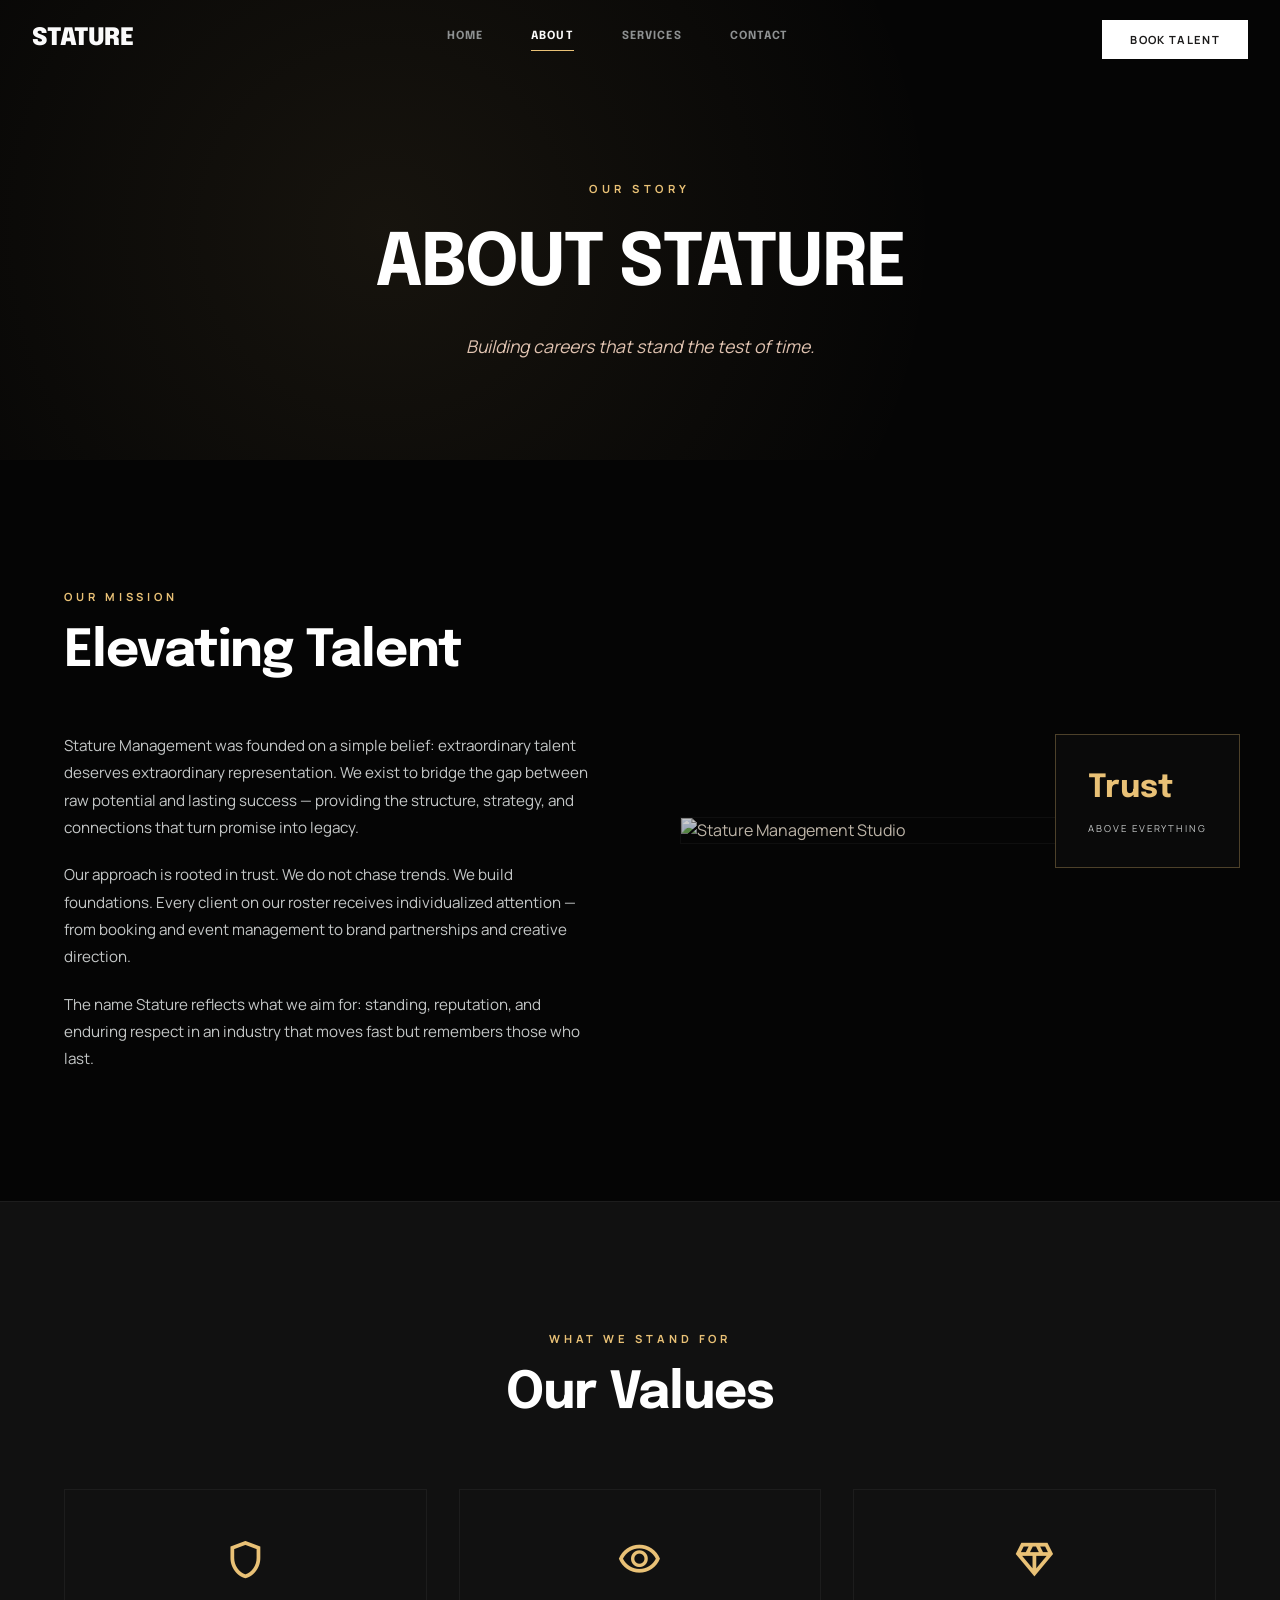
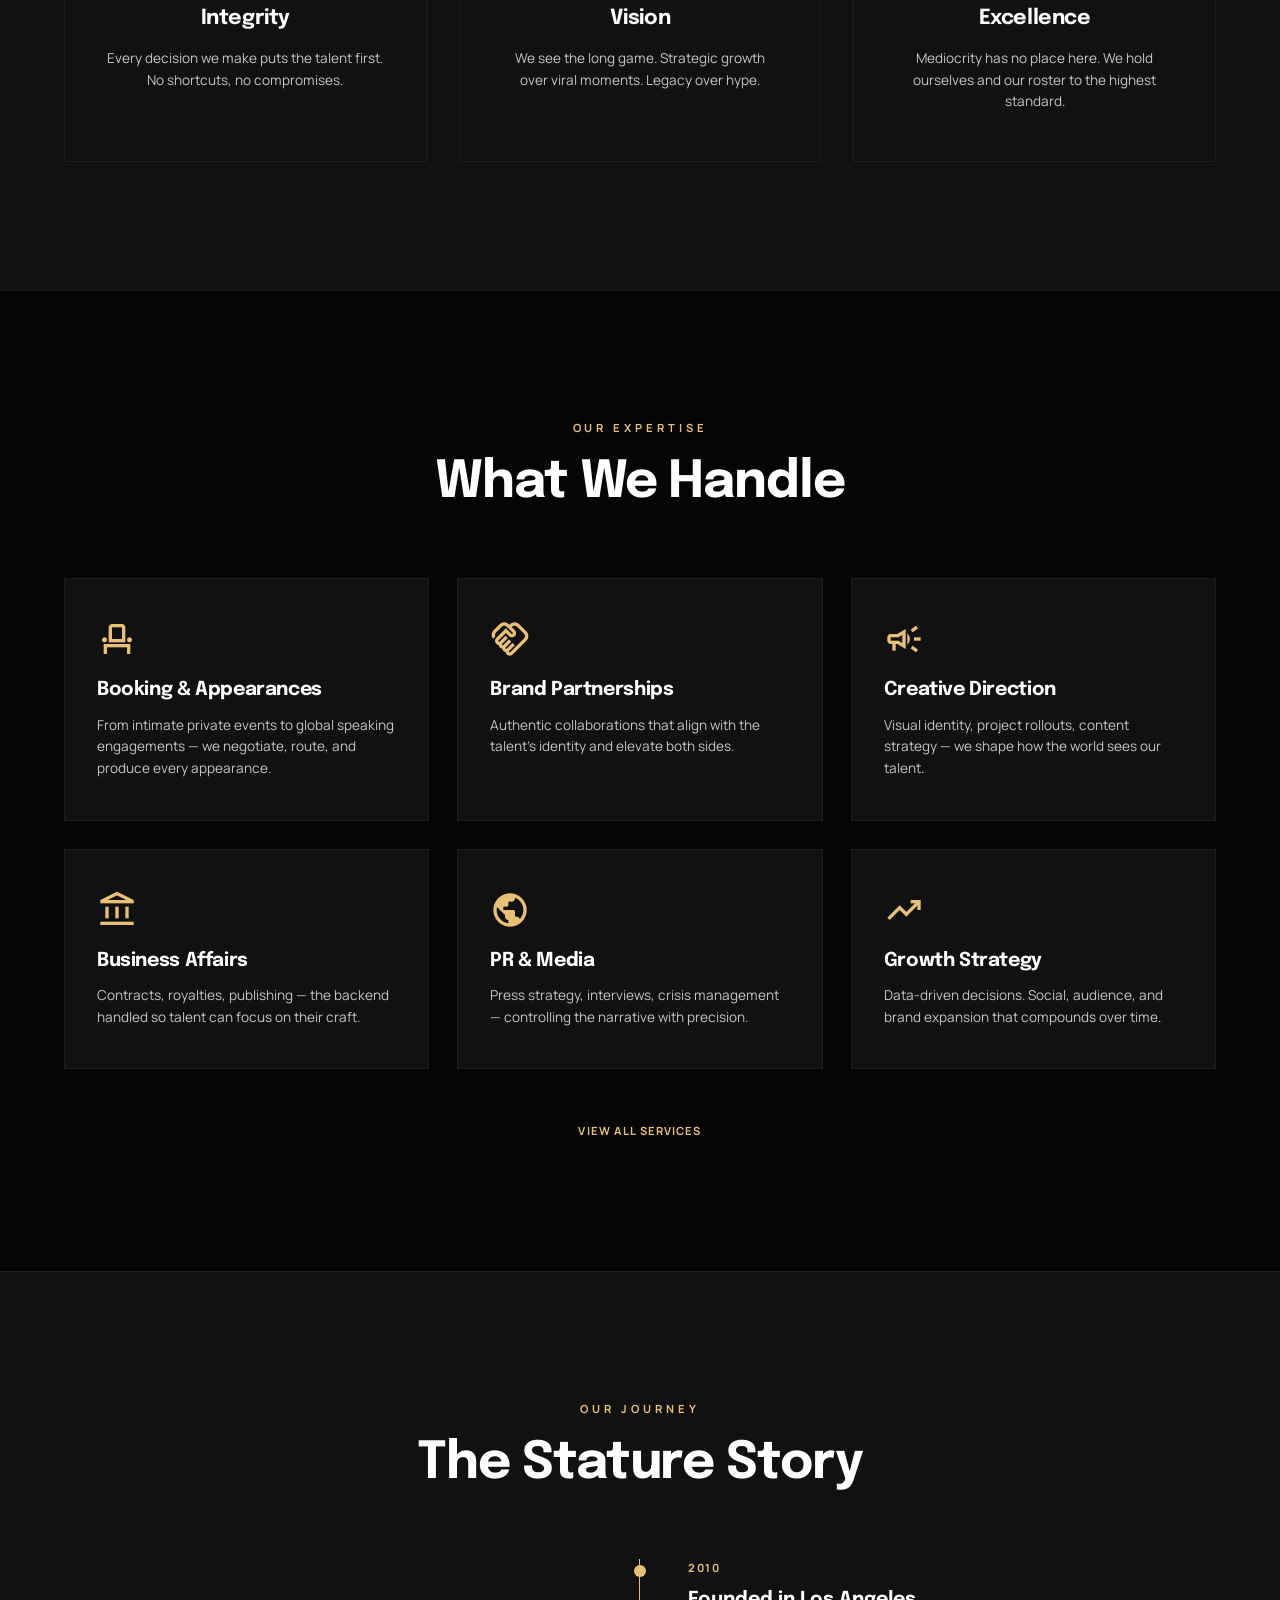
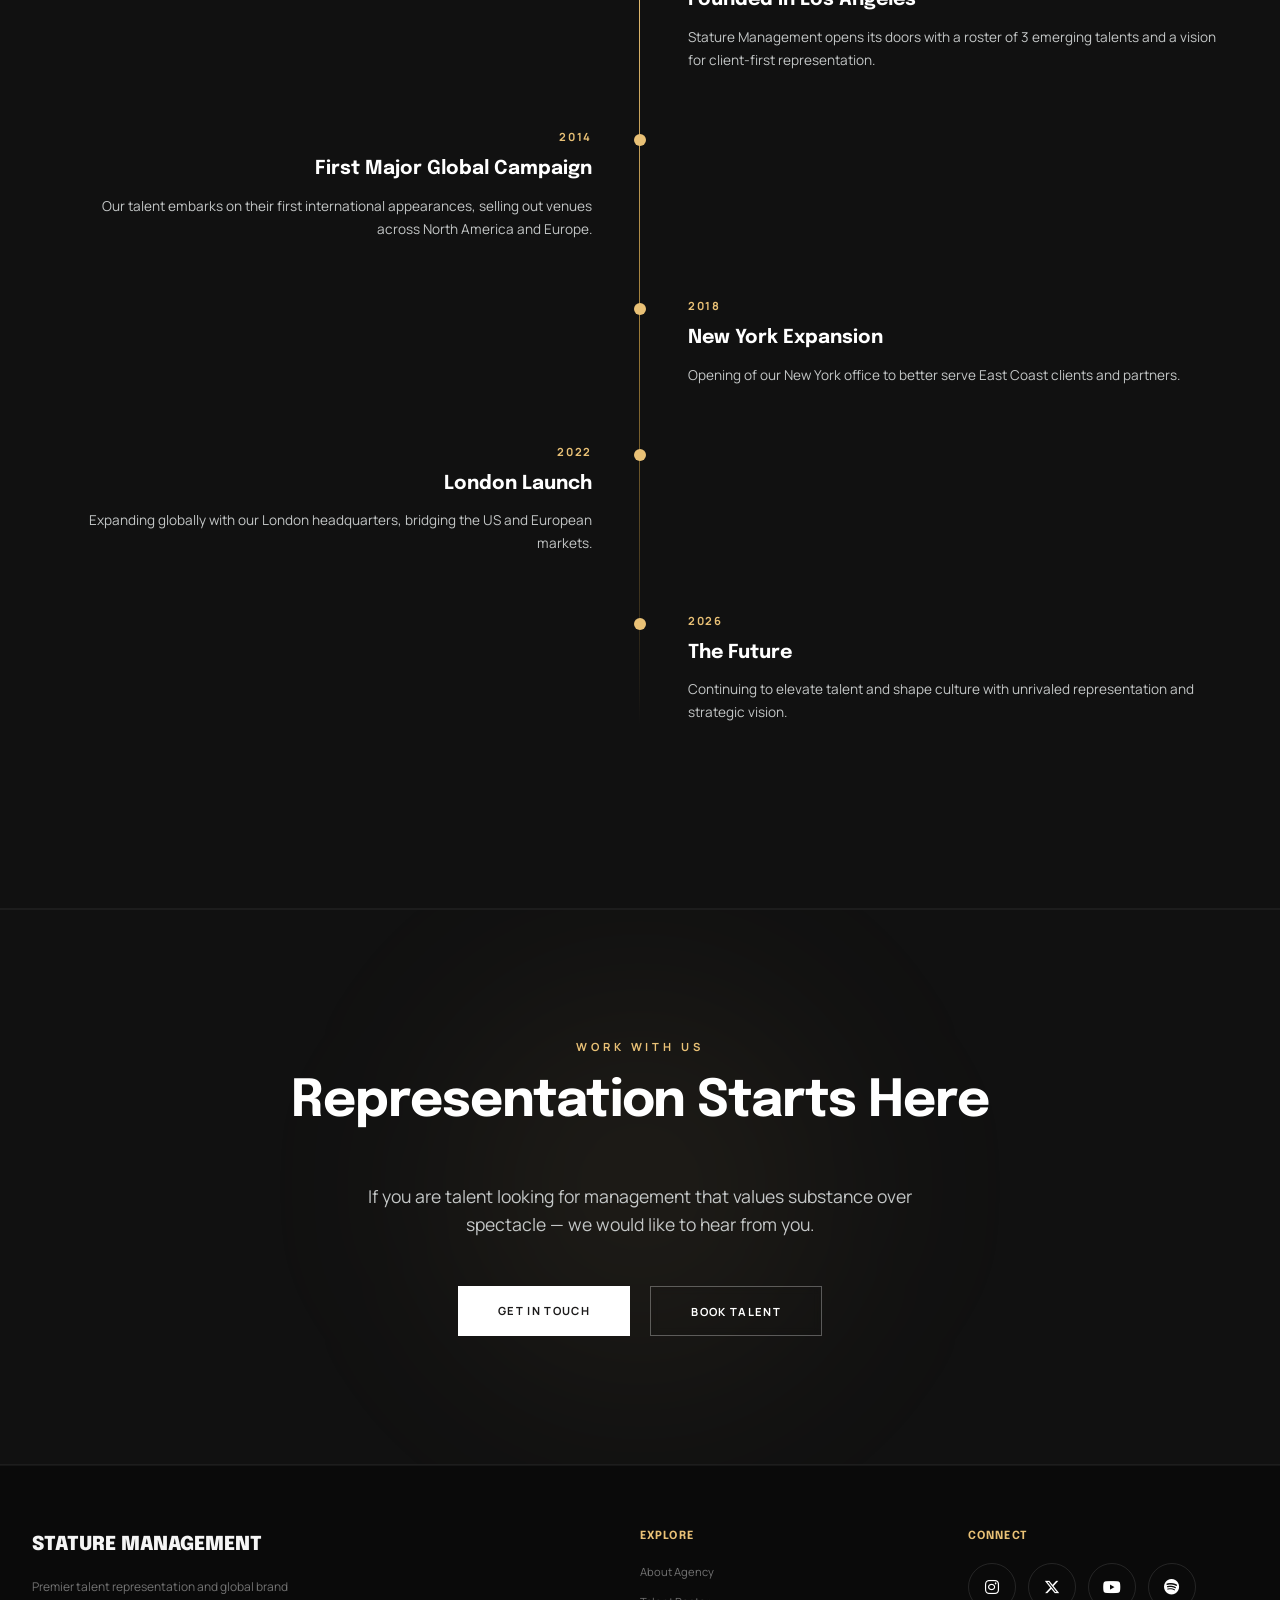
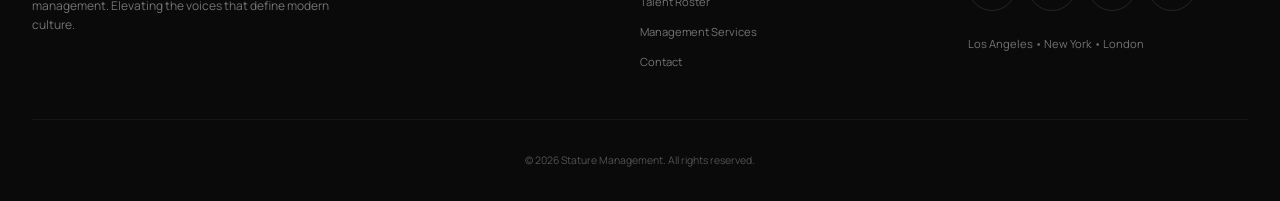
==== commit 26568d5f: "new talents page" ====
--- a/about.html
+++ b/about.html
@@ -5,7 +5,7 @@
     <meta charset="UTF-8">
     <meta name="viewport" content="width=device-width, initial-scale=1.0">
     <meta name="description"
-        content="About Stature Management — Artist management, booking, and brand partnerships built on trust and excellence.">
+        content="About Stature Management — Talent management, booking, and brand partnerships built on trust and excellence.">
     <title>About — Stature Management</title>
 
     <!-- Fonts -->
@@ -48,8 +48,7 @@
             <a href="contact.html" class="mobile-nav-link">Contact</a>
         </nav>
         <div style="margin-top: auto; padding-top: 32px; border-top: 1px solid rgba(255,255,255,0.08);">
-            <button onclick="bookArtist('')" class="nav-cta" style="width: 100%; text-align: center;">Book an
-                Artist</button>
+            <button onclick="bookTalent('')" class="nav-cta" style="width: 100%; text-align: center;">Book Talent</button>
         </div>
     </div>
 
@@ -64,7 +63,7 @@
                 <a href="contact.html" class="nav-link">Contact</a>
             </nav>
             <div class="nav-cta-wrapper">
-                <button onclick="bookArtist('')" class="nav-cta">Book an Artist</button>
+                <button onclick="bookTalent('')" class="nav-cta">Book Talent</button>
             </div>
             <button id="hamburger-btn" class="hamburger-btn">
                 <span class="material-symbols-outlined">menu</span>
@@ -246,15 +245,9 @@
                     <span class="section-label">Our Mission</span>
                     <h2 class="section-headline">Elevating Talent</h2>
                     <div class="mission-text">
-                        <p>Stature Management was founded on a simple belief: extraordinary talent deserves
-                            extraordinary representation. We exist to bridge the gap between raw artistry and lasting
-                            success — providing the structure, strategy, and connections that turn potential into
-                            legacy.</p>
-                        <p>Our approach is rooted in trust. We do not chase trends. We build foundations. Every artist
-                            on our roster receives individualized attention — from booking and touring to brand
-                            partnerships and creative direction.</p>
-                        <p>The name Stature reflects what we aim for: standing, reputation, and enduring respect in an
-                            industry that moves fast but remembers those who last.</p>
+                        <p>Stature Management was founded on a simple belief: extraordinary talent deserves extraordinary representation. We exist to bridge the gap between raw potential and lasting success — providing the structure, strategy, and connections that turn promise into legacy.</p>
+                        <p>Our approach is rooted in trust. We do not chase trends. We build foundations. Every client on our roster receives individualized attention — from booking and event management to brand partnerships and creative direction.</p>
+                        <p>The name Stature reflects what we aim for: standing, reputation, and enduring respect in an industry that moves fast but remembers those who last.</p>
                     </div>
                 </div>
                 <div class="mission-image">
@@ -329,7 +322,6 @@
                     grid-template-columns: 1fr;
                     gap: 48px;
                 }
-
                 .mission-image {
                     order: -1;
                 }
@@ -341,7 +333,6 @@
                     right: -12px;
                     padding: 16px 20px;
                 }
-
                 .badge-word {
                     font-size: 1.3rem;
                 }
@@ -358,20 +349,17 @@
                 <div class="value-card">
                     <span class="material-symbols-outlined value-icon">shield</span>
                     <h3 class="value-title">Integrity</h3>
-                    <p class="value-desc">Every decision we make puts the artist first. No shortcuts, no compromises.
-                    </p>
+                    <p class="value-desc">Every decision we make puts the talent first. No shortcuts, no compromises.</p>
                 </div>
                 <div class="value-card">
                     <span class="material-symbols-outlined value-icon">visibility</span>
                     <h3 class="value-title">Vision</h3>
-                    <p class="value-desc">We see the long game. Strategic growth over viral moments. Legacy over hype.
-                    </p>
+                    <p class="value-desc">We see the long game. Strategic growth over viral moments. Legacy over hype.</p>
                 </div>
                 <div class="value-card">
                     <span class="material-symbols-outlined value-icon">diamond</span>
                     <h3 class="value-title">Excellence</h3>
-                    <p class="value-desc">Mediocrity has no place here. We hold ourselves and our roster to the highest
-                        standard.</p>
+                    <p class="value-desc">Mediocrity has no place here. We hold ourselves and our roster to the highest standard.</p>
                 </div>
             </div>
         </section>
@@ -438,39 +426,33 @@
             <div class="expertise-grid">
                 <div class="expertise-card">
                     <span class="material-symbols-outlined expertise-icon">event_seat</span>
-                    <h3 class="expertise-title">Booking & Touring</h3>
-                    <p class="expertise-desc">From intimate private shows to arena tours — we negotiate, route, and
-                        produce every event.</p>
+                    <h3 class="expertise-title">Booking & Appearances</h3>
+                    <p class="expertise-desc">From intimate private events to global speaking engagements — we negotiate, route, and produce every appearance.</p>
                 </div>
                 <div class="expertise-card">
                     <span class="material-symbols-outlined expertise-icon">handshake</span>
                     <h3 class="expertise-title">Brand Partnerships</h3>
-                    <p class="expertise-desc">Authentic collaborations that align with the artist's identity and elevate
-                        both sides.</p>
+                    <p class="expertise-desc">Authentic collaborations that align with the talent's identity and elevate both sides.</p>
                 </div>
                 <div class="expertise-card">
                     <span class="material-symbols-outlined expertise-icon">campaign</span>
                     <h3 class="expertise-title">Creative Direction</h3>
-                    <p class="expertise-desc">Visual identity, album rollouts, content strategy — we shape how the world
-                        sees our artists.</p>
+                    <p class="expertise-desc">Visual identity, project rollouts, content strategy — we shape how the world sees our talent.</p>
                 </div>
                 <div class="expertise-card">
                     <span class="material-symbols-outlined expertise-icon">account_balance</span>
                     <h3 class="expertise-title">Business Affairs</h3>
-                    <p class="expertise-desc">Contracts, royalties, publishing — the backend handled so artists can
-                        focus on creating.</p>
+                    <p class="expertise-desc">Contracts, royalties, publishing — the backend handled so talent can focus on their craft.</p>
                 </div>
                 <div class="expertise-card">
                     <span class="material-symbols-outlined expertise-icon">public</span>
                     <h3 class="expertise-title">PR & Media</h3>
-                    <p class="expertise-desc">Press strategy, interviews, crisis management — controlling the narrative
-                        with precision.</p>
+                    <p class="expertise-desc">Press strategy, interviews, crisis management — controlling the narrative with precision.</p>
                 </div>
                 <div class="expertise-card">
                     <span class="material-symbols-outlined expertise-icon">trending_up</span>
                     <h3 class="expertise-title">Growth Strategy</h3>
-                    <p class="expertise-desc">Data-driven decisions. Streaming, social, and audience expansion that
-                        compounds over time.</p>
+                    <p class="expertise-desc">Data-driven decisions. Social, audience, and brand expansion that compounds over time.</p>
                 </div>
             </div>
             <div class="expertise-footer">
@@ -540,36 +522,31 @@
                     <div class="timeline-dot"></div>
                     <div class="timeline-year">2010</div>
                     <div class="timeline-title">Founded in Los Angeles</div>
-                    <div class="timeline-desc">Stature Management opens its doors with a roster of 3 emerging artists
-                        and a vision for artist-first representation.</div>
+                    <div class="timeline-desc">Stature Management opens its doors with a roster of 3 emerging talents and a vision for client-first representation.</div>
                 </div>
                 <div class="timeline-item">
                     <div class="timeline-dot"></div>
                     <div class="timeline-year">2014</div>
-                    <div class="timeline-title">First Major Tour</div>
-                    <div class="timeline-desc">Our artists embark on their first international tour, selling out venues
-                        across North America and Europe.</div>
+                    <div class="timeline-title">First Major Global Campaign</div>
+                    <div class="timeline-desc">Our talent embarks on their first international appearances, selling out venues across North America and Europe.</div>
                 </div>
                 <div class="timeline-item">
                     <div class="timeline-dot"></div>
                     <div class="timeline-year">2018</div>
                     <div class="timeline-title">New York Expansion</div>
-                    <div class="timeline-desc">Opening of our New York office to better serve East Coast clients and
-                        partners.</div>
+                    <div class="timeline-desc">Opening of our New York office to better serve East Coast clients and partners.</div>
                 </div>
                 <div class="timeline-item">
                     <div class="timeline-dot"></div>
                     <div class="timeline-year">2022</div>
                     <div class="timeline-title">London Launch</div>
-                    <div class="timeline-desc">Expanding globally with our London headquarters, bridging the US and
-                        European markets.</div>
+                    <div class="timeline-desc">Expanding globally with our London headquarters, bridging the US and European markets.</div>
                 </div>
                 <div class="timeline-item">
                     <div class="timeline-dot"></div>
                     <div class="timeline-year">2026</div>
                     <div class="timeline-title">The Future</div>
-                    <div class="timeline-desc">Continuing to elevate talent and shape culture with unrivaled
-                        representation and strategic vision.</div>
+                    <div class="timeline-desc">Continuing to elevate talent and shape culture with unrivaled representation and strategic vision.</div>
                 </div>
             </div>
         </section>
@@ -680,12 +657,11 @@
                 <span class="section-label">Work With Us</span>
                 <h2 class="section-headline">Representation Starts Here</h2>
                 <p class="contact-cta-text">
-                    If you are an artist looking for management that values substance over spectacle — we would like to
-                    hear from you.
+                    If you are talent looking for management that values substance over spectacle — we would like to hear from you.
                 </p>
                 <div class="contact-cta-buttons">
                     <a href="contact.html" class="btn-primary">Get In Touch</a>
-                    <button onclick="bookArtist('')" class="btn-outline">Book an Artist</button>
+                    <button onclick="bookTalent('')" class="btn-outline">Book Talent</button>
                 </div>
             </div>
         </section>
@@ -738,14 +714,13 @@
         <div class="footer-container">
             <div class="footer-brand">
                 <span class="footer-logo">Stature Management</span>
-                <p class="footer-description">Premium artist representation and global brand management. Elevating the
-                    voices that define modern culture.</p>
+                <p class="footer-description">Premier talent representation and global brand management. Elevating the voices that define modern culture.</p>
             </div>
             <div class="footer-links-col">
                 <h4 class="footer-heading">Explore</h4>
                 <div class="footer-links">
                     <a href="about.html">About Agency</a>
-                    <a href="index.html#roster">Artist Roster</a>
+                    <a href="index.html#roster">Talent Roster</a>
                     <a href="services.html">Management Services</a>
                     <a href="contact.html">Contact</a>
                 </div>
@@ -876,6 +851,12 @@
     <script src="js/main.js"></script>
 
     <script>
+        // Ensure bookTalent is defined (fallback to bookArtist if needed)
+        window.bookTalent = window.bookTalent || window.bookArtist || function(name) {
+            if (window.bookArtist) window.bookArtist(name);
+            else console.warn("bookArtist not defined");
+        };
+
         document.addEventListener('DOMContentLoaded', function () {
             // Navbar scroll effect
             const navbar = document.getElementById('navbar');
@@ -909,7 +890,6 @@
             if (closeMenuBtn) closeMenuBtn.addEventListener('click', closeMobileMenu);
             if (mobileOverlay) mobileOverlay.addEventListener('click', closeMobileMenu);
 
-            // Close mobile menu when clicking a link
             const mobileLinks = document.querySelectorAll('.mobile-nav-link');
             mobileLinks.forEach(link => link.addEventListener('click', closeMobileMenu));
 
--- a/css/style.css
+++ b/css/style.css
@@ -631,7 +631,7 @@
 }
 
 /* =============================================
-   ARTIST CARDS
+   ARTIST CARDS (also used for talents grid)
    ============================================= */
 .artist-roster-grid {
     display: grid;
@@ -809,7 +809,7 @@
 }
 
 /* =============================================
-   TOUR ROWS
+   TOUR ROWS (Upcoming Appearances)
    ============================================= */
 .tour-row {
     display: flex;
@@ -1118,7 +1118,7 @@
 }
 
 /* =============================================
-   DISCOGRAPHY - 4 COLUMN GRID
+   DISCOGRAPHY / NOTABLE WORK (4 COLUMN GRID)
    ============================================= */
 .discography-grid {
     display: grid;
@@ -1192,41 +1192,6 @@
     display: block;
     margin-bottom: 16px;
     color: var(--color-gold-dim);
-}
-
-@media (max-width: 1024px) {
-    .discography-grid {
-        grid-template-columns: repeat(3, 1fr);
-        gap: 20px;
-    }
-}
-
-@media (max-width: 768px) {
-    .discography-grid {
-        grid-template-columns: repeat(2, 1fr);
-        gap: 16px;
-    }
-    .discography-item {
-        padding: 16px 12px;
-    }
-    .discography-title {
-        font-size: 0.85rem;
-    }
-}
-
-@media (max-width: 480px) {
-    .discography-grid {
-        gap: 12px;
-    }
-    .discography-item {
-        padding: 12px;
-    }
-    .discography-title {
-        font-size: 0.75rem;
-    }
-    .discography-meta {
-        font-size: 0.5rem;
-    }
 }
 
 /* =============================================
@@ -1389,6 +1354,7 @@
     line-height: 1.8;
 }
 
+/* Streaming links (hidden in generic version, but styles kept in case) */
 .profile-streaming {
     display: flex;
     flex-wrap: wrap;
@@ -1571,48 +1537,72 @@
     justify-content: center;
 }
 
-@media (max-width: 768px) {
-    .booking-bar {
-        display: block;
-    }
-    .profile-container {
-        padding: 0 24px 60px;
-    }
-    .profile-header {
-        margin-top: -60px;
-    }
-    .profile-section-title {
-        font-size: 1.5rem;
-    }
-    .experiences-grid {
-        grid-template-columns: 1fr;
-        gap: 20px;
-    }
-    .profile-name {
-        font-size: 2rem;
-    }
-    .profile-tagline {
-        font-size: 1rem;
-    }
-    .site-footer {
-        padding: 48px 24px 32px;
-    }
-    .footer-container {
-        flex-direction: column;
-        gap: 32px;
-    }
-}
-
-@media (max-width: 480px) {
-    .profile-hero {
-        min-height: 350px;
-    }
-    .profile-container {
-        padding: 0 20px 48px;
-    }
-    .profile-book-btn {
-        width: 100%;
-    }
+/* =============================================
+   TALENTS PAGE – SEARCH & FILTER (Added)
+   ============================================= */
+.search-filter-container {
+    display: flex;
+    flex-wrap: wrap;
+    gap: 20px;
+    justify-content: space-between;
+    align-items: center;
+    margin-bottom: 32px;
+}
+
+.search-box {
+    flex: 2;
+    min-width: 200px;
+    display: flex;
+    align-items: center;
+    gap: 12px;
+    background: rgba(255, 255, 255, 0.03);
+    border: 1px solid rgba(255, 255, 255, 0.1);
+    padding: 8px 16px;
+    transition: all 0.3s ease;
+}
+
+.search-box:focus-within {
+    border-color: #e9c176;
+    background: rgba(255, 255, 255, 0.05);
+}
+
+.search-box .material-symbols-outlined {
+    color: #8e9192;
+    font-size: 1.2rem;
+}
+
+.search-input {
+    flex: 1;
+    background: transparent;
+    border: none;
+    color: #fff;
+    font-family: 'Manrope', sans-serif;
+    font-size: 0.85rem;
+    outline: none;
+}
+
+.search-input::placeholder {
+    color: #555;
+}
+
+.filter-box {
+    min-width: 180px;
+}
+
+.filter-select {
+    width: 100%;
+    background: rgba(255, 255, 255, 0.03);
+    border: 1px solid rgba(255, 255, 255, 0.1);
+    padding: 10px 16px;
+    color: #fff;
+    font-family: 'Manrope', sans-serif;
+    font-size: 0.8rem;
+    cursor: pointer;
+    outline: none;
+}
+
+.filter-select:focus {
+    border-color: #e9c176;
 }
 
 /* =============================================
@@ -1644,6 +1634,18 @@
     .service-card {
         padding: 32px 24px;
     }
+
+    /* Talents page responsive */
+    .search-filter-container {
+        flex-direction: column;
+        align-items: stretch;
+    }
+    .search-box {
+        width: 100%;
+    }
+    .filter-box {
+        width: 100%;
+    }
 }
 
 @media (max-width: 480px) {
@@ -1651,4 +1653,49 @@
         width: 100%;
         justify-content: center;
     }
+}
+
+/* Additional profile page mobile adjustments */
+@media (max-width: 768px) {
+    .booking-bar {
+        display: block;
+    }
+    .profile-container {
+        padding: 0 24px 60px;
+    }
+    .profile-header {
+        margin-top: -60px;
+    }
+    .profile-section-title {
+        font-size: 1.5rem;
+    }
+    .experiences-grid {
+        grid-template-columns: 1fr;
+        gap: 20px;
+    }
+    .profile-name {
+        font-size: 2rem;
+    }
+    .profile-tagline {
+        font-size: 1rem;
+    }
+    .site-footer {
+        padding: 48px 24px 32px;
+    }
+    .footer-container {
+        flex-direction: column;
+        gap: 32px;
+    }
+}
+
+@media (max-width: 480px) {
+    .profile-hero {
+        min-height: 350px;
+    }
+    .profile-container {
+        padding: 0 20px 48px;
+    }
+    .profile-book-btn {
+        width: 100%;
+    }
 }
